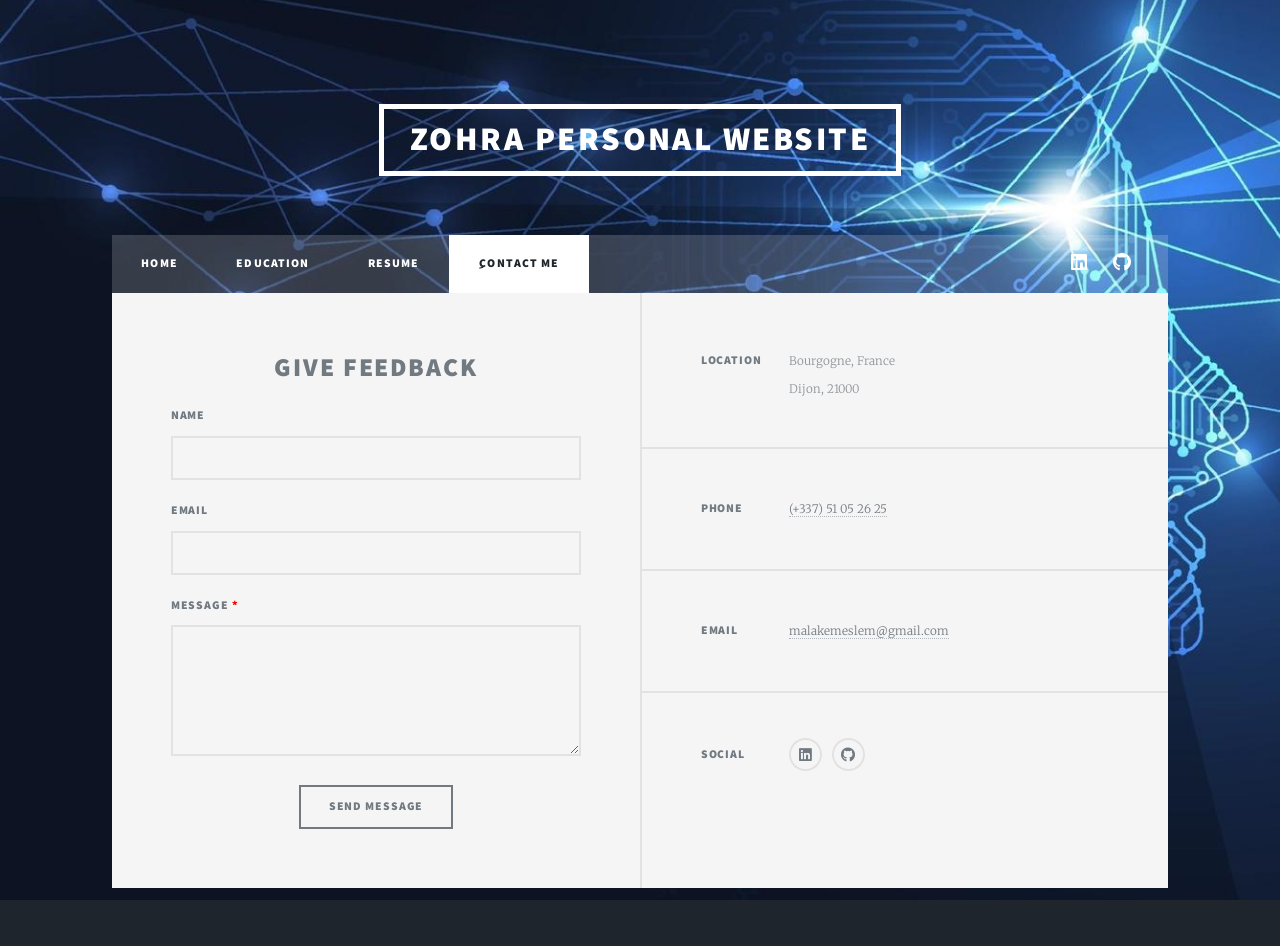
==== contact me.html @ 2d7db18a "Initial commit" ====
<!DOCTYPE HTML>
<!--
	Massively by HTML5 UP
	html5up.net | @ajlkn
	Free for personal and commercial use under the CCA 3.0 license (html5up.net/license)
-->
<html>
	<head>
		<title>Contact me - Zohra Malek Meslem's Personal Website</title>
		<meta charset="utf-8" />
		<meta name="viewport" content="width=device-width, initial-scale=1, user-scalable=no" />
		<link rel="stylesheet" href="assets/css/main.css" />
		<!-- <link rel="stylesheet" href="assets/css/certifications.css" /> -->
		<noscript><link rel="stylesheet" href="assets/css/noscript.css" /></noscript>
		<style>
			  .required:after {
				content:" *";
				color: red;
			}
		</style>
	</head>
	<body class="is-preload">

		<!-- Wrapper -->
			<div id="wrapper">

				<!-- Header -->
					<header id="header">
						<a href="index.html" class="logo">Zohra Personal Website</a>
					</header>

				<!-- Nav -->
					<nav id="nav">
						<ul class="links">
							<li><a href="index.html">Home</a></li>
							<!-- <li><a href="experience.html">Experience</a></li> -->
							<li><a href="education.html">Education</a></li>
							
							<li><a href="resume.html">Resume</a></li>
							<li class="active"><a href="contact me.html">ِContact me</a></li>
						</ul>
						<ul class="icons">
							<!-- <li><a href="https://huggingface.co/" class="icon brands fas fa-smile"><i class="fas fa-smile" ></i></a></li> -->
							<li><a href="https://www.linkedin.com/in/malek-meslem-687145347/" class="icon brands fa-linkedin"><span class="label">linkedin</span></a></li>
							<li><a href="https://github.com/malak123545" class="icon brands fa-github"><span class="label">GitHub</span></a></li>
						</ul>
					</nav>

				
				<!-- Main -->
				<footer id="footer">
					<section>
						<h2 class="">Give feedback</h2>
						<form method="post" action="https://formspree.io/f/myzgynyr">
							<div class="fields">
								<div class="field">
									<label for="name">Name</label>
									<input type="text" name="name" id="name" />
								</div>
								<div class="field">
									<label for="email">Email</label>
									<input type="text" name="email" id="email" />
								</div>
								<div class="field">
									<label for="message" class="required">Message</label>
									<textarea name="message" id="message" rows="3" required></textarea>
								</div>
							</div>
							<ul class="actions">
								<li><input type="submit" id="send-mail" value="Send Message" /></li>
							</ul>
						</form>
					</section>
						<section class="split contact">
							<section class="alt">
								<h3>Location</h3>
								<p>Bourgogne, France<br />
								Dijon, 21000</p>
							</section>
							<section>
								<h3>Phone</h3>
								<p><a href="tel:+33751052625">(+337) 51 05 26 25</a></p>
							</section>
							<section>
								<h3>Email</h3>
								<p><a href="mailto:malakemeslem@gmail.com">malakemeslem@gmail.com</a></p>
							</section>
							<section>
								<h3>Social</h3>
								<ul class="icons alt">
								<!-- <li><a href="https://huggingface.co/" class="icon brands fas fa-smile"><i class="fas fa-smile" ></i></a></li> -->
									<li><a href="https://www.linkedin.com/in/malek-meslem-687145347/" class="icon brands alt fa-linkedin"><span class="label">Instagram</span></a></li>
									<li><a href="https://github.com/malak123545" class="icon brands alt fa-github"><span class="label">GitHub</span></a></li>
								</ul>
							</section>
						</section>
					</footer>

				<!-- Copyright -->
					<div id="copyright">
						<!-- <ul><li>&copy; Untitled</li><li>Design: <a href="https://html5up.net">HTML5 UP</a></li></ul> -->
					</div>

			</div>

		<!-- Scripts -->
			<script src="assets/js/jquery.min.js"></script>
			<script src="assets/js/jquery.scrollex.min.js"></script>
			<script src="assets/js/jquery.scrolly.min.js"></script>
			<script src="assets/js/browser.min.js"></script>
			<script src="assets/js/breakpoints.min.js"></script>
			<script src="assets/js/util.js"></script>
			<script src="assets/js/main.js"></script>

			<script src="https://smtpjs.com/v3/smtp.js"></script>

	</body>
</html>
---- assets/css/main.css ----
@import url(fontawesome-all.min.css);
@import url("https://fonts.googleapis.com/css?family=Merriweather:300,700,300italic,700italic|Source+Sans+Pro:900");

/*
	Massively by HTML5 UP
	html5up.net | @ajlkn
	Free for personal and commercial use under the CCA 3.0 license (html5up.net/license)
*/

html, body, div, span, applet, object,
iframe, h1, h2, h3, h4, h5, h6, p, blockquote,
pre, a, abbr, acronym, address, big, cite,
code, del, dfn, em, img, ins, kbd, q, s, samp,
small, strike, strong, sub, sup, tt, var, b,
u, i, center, dl, dt, dd, ol, ul, li, fieldset,
form, label, legend, table, caption, tbody,
tfoot, thead, tr, th, td, article, aside,
canvas, details, embed, figure, figcaption,
footer, header, hgroup, menu, nav, output, ruby,
section, summary, time, mark, audio, video {
	margin: 0;
	padding: 0;
	border: 0;
	font-size: 100%;
	font: inherit;
	vertical-align: baseline;}

article, aside, details, figcaption, figure,
footer, header, hgroup, menu, nav, section {
	display: block;}

body {
	line-height: 1;
}

ol, ul {
	list-style: none;
}

blockquote, q {
	quotes: none;
}

	blockquote:before, blockquote:after, q:before, q:after {
		content: '';
		content: none;
	}

table {
	border-collapse: collapse;
	border-spacing: 0;
}

body {
	-webkit-text-size-adjust: none;
}

mark {
	background-color: transparent;
	color: inherit;
}

input::-moz-focus-inner {
	border: 0;
	padding: 0;
}

input, select, textarea {
	-moz-appearance: none;
	-webkit-appearance: none;
	-ms-appearance: none;
	appearance: none;
}

/* Basic */

	@-ms-viewport {
		width: device-width;
	}

	body {
		-ms-overflow-style: scrollbar;
	}

	@media screen and (max-width: 480px) {

		html, body {
			min-width: 320px;
		}

	}

	html {
		box-sizing: border-box;
	}

	*, *:before, *:after {
		box-sizing: inherit;
	}

	body {
		background-color: #1e252d;
	}

		body.is-preload *, body.is-preload *:before, body.is-preload *:after {
			-moz-animation: none !important;
			-webkit-animation: none !important;
			-ms-animation: none !important;
			animation: none !important;
			-moz-transition: none !important;
			-webkit-transition: none !important;
			-ms-transition: none !important;
			transition: none !important;
		}

/* Type */

	html {
		font-size: 16pt;
	}

		@media screen and (max-width: 1680px) {

			html {
				font-size: 12pt;
			}

		}

		@media screen and (max-width: 1280px) {

			html {
				font-size: 11pt;
			}

		}

		@media screen and (max-width: 360px) {

			html {
				font-size: 10pt;
			}

		}

	body {
		color: #212931;
	}

	body, input, select, textarea {
		font-family: "Merriweather", Georgia, serif;
		font-weight: 300;
		font-size: 1rem;
		line-height: 2.375;
	}

	a {
		-moz-transition: color 0.2s ease-in-out, background-color 0.2s ease-in-out, border-color 0.2s ease-in-out, box-shadow 0.2s ease-in-out;
		-webkit-transition: color 0.2s ease-in-out, background-color 0.2s ease-in-out, border-color 0.2s ease-in-out, box-shadow 0.2s ease-in-out;
		-ms-transition: color 0.2s ease-in-out, background-color 0.2s ease-in-out, border-color 0.2s ease-in-out, box-shadow 0.2s ease-in-out;
		transition: color 0.2s ease-in-out, background-color 0.2s ease-in-out, border-color 0.2s ease-in-out, box-shadow 0.2s ease-in-out;
		border-bottom: dotted 1px;
		text-decoration: none;
	}

		a:hover {
			border-bottom-color: transparent;
		}

	strong, b {
		font-weight: 600;
	}

	em, i {
		font-style: italic;
	}

	p {
		text-align: justify;
		margin: 0 0 2rem 0;
	}

	h1, h2, h3, h4, h5, h6 {
		font-family: "Source Sans Pro", Helvetica, sans-serif;
		font-weight: 900;
		line-height: 1.5;
		letter-spacing: 0.075em;
		text-transform: uppercase;
		margin: 0 0 1rem 0;
	}

		h1 a, h2 a, h3 a, h4 a, h5 a, h6 a {
			border-bottom: 0;
			color: inherit;
			text-decoration: none;
		}

	h1 {
		font-size: 4rem;
		line-height: 1.1;
		margin: 0 0 2rem 0;
	}

	h2 {
		font-size: 1.75rem;
		line-height: 1.3;
		margin: 0 0 1.5rem 0;
	}

	h3 {
		font-size: 1.25rem;
		margin: 0 0 1.5rem 0;
	}

	h4 {
		font-size: 1rem;
	}

	h5 {
		font-size: 0.9rem;
	}

	h6 {
		font-size: 0.8rem;
	}

	sub {
		font-size: 0.8rem;
		position: relative;
		top: 0.5rem;
	}

	sup {
		font-size: 0.8rem;
		position: relative;
		top: -0.5rem;
	}

	blockquote {
		border-left: solid 4px;
		font-style: italic;
		margin: 0 0 2rem 0;
		padding: 0.5rem 0 0.5rem 2rem;
	}

	code {
		border: solid 2px;
		font-family: "Courier New", monospace;
		font-size: 0.9rem;
		margin: 0 0.25rem;
		padding: 0.25rem 0.65rem;
	}

	pre {
		-webkit-overflow-scrolling: touch;
		font-family: "Courier New", monospace;
		font-size: 0.9rem;
		margin: 0 0 2rem 0;
	}

		pre code {
			display: block;
			line-height: 1.75;
			padding: 1rem 1.5rem;
			overflow-x: auto;
		}

	hr {
		border: 0;
		border-bottom: solid 2px;
		margin: 3rem 0;
	}

		hr.major {
			margin: 5rem 0;
		}

	.align-left {
		text-align: left;
	}

	.align-center {
		text-align: center;
	}

	.align-right {
		text-align: right;
	}

	input, select, textarea {
		color: #212931;
	}

	a {
		color: #212931;
		border-bottom-color: rgba(33, 41, 49, 0.5);
	}

		a:hover {
			border-bottom-color: transparent;
			color: #18bfef !important;
		}

	strong, b {
		color: #212931;
	}

	h1, h2, h3, h4, h5, h6 {
		color: #212931;
	}

	blockquote {
		border-left-color: #eeeeee;
	}

	code {
		background: rgba(220, 220, 220, 0.25);
		border-color: #eeeeee;
	}

	hr {
		border-bottom-color: #eeeeee;
	}

/* Row */

	.row {
		display: flex;
		flex-wrap: wrap;
		box-sizing: border-box;
		align-items: stretch;
	}

		.row > * {
			box-sizing: border-box;
		}

		.row.gtr-uniform > * > :last-child {
			margin-bottom: 0;
		}

		.row.aln-left {
			justify-content: flex-start;
		}

		.row.aln-center {
			justify-content: center;
		}

		.row.aln-right {
			justify-content: flex-end;
		}

		.row.aln-top {
			align-items: flex-start;
		}

		.row.aln-middle {
			align-items: center;
		}

		.row.aln-bottom {
			align-items: flex-end;
		}

		.row > .imp {
			order: -1;
		}

		.row > .col-1 {
			width: 8.33333%;
		}

		.row > .off-1 {
			margin-left: 8.33333%;
		}

		.row > .col-2 {
			width: 16.66667%;
		}

		.row > .off-2 {
			margin-left: 16.66667%;
		}

		.row > .col-3 {
			width: 25%;
		}

		.row > .off-3 {
			margin-left: 25%;
		}

		.row > .col-4 {
			width: 33.33333%;
		}

		.row > .off-4 {
			margin-left: 33.33333%;
		}

		.row > .col-5 {
			width: 41.66667%;
		}

		.row > .off-5 {
			margin-left: 41.66667%;
		}

		.row > .col-6 {
			width: 50%;
		}

		.row > .off-6 {
			margin-left: 50%;
		}

		.row > .col-7 {
			width: 58.33333%;
		}

		.row > .off-7 {
			margin-left: 58.33333%;
		}

		.row > .col-8 {
			width: 66.66667%;
		}

		.row > .off-8 {
			margin-left: 66.66667%;
		}

		.row > .col-9 {
			width: 75%;
		}

		.row > .off-9 {
			margin-left: 75%;
		}

		.row > .col-10 {
			width: 83.33333%;
		}

		.row > .off-10 {
			margin-left: 83.33333%;
		}

		.row > .col-11 {
			width: 91.66667%;
		}

		.row > .off-11 {
			margin-left: 91.66667%;
		}

		.row > .col-12 {
			width: 100%;
		}

		.row > .off-12 {
			margin-left: 100%;
		}

		.row.gtr-0 {
			margin-top: 0;
			margin-left: 0rem;
		}

			.row.gtr-0 > * {
				padding: 0 0 0 0rem;
			}

			.row.gtr-0.gtr-uniform {
				margin-top: 0rem;
			}

				.row.gtr-0.gtr-uniform > * {
					padding-top: 0rem;
				}

		.row.gtr-25 {
			margin-top: 0;
			margin-left: -0.375rem;
		}

			.row.gtr-25 > * {
				padding: 0 0 0 0.375rem;
			}

			.row.gtr-25.gtr-uniform {
				margin-top: -0.375rem;
			}

				.row.gtr-25.gtr-uniform > * {
					padding-top: 0.375rem;
				}

		.row.gtr-50 {
			margin-top: 0;
			margin-left: -0.75rem;
		}

			.row.gtr-50 > * {
				padding: 0 0 0 0.75rem;
			}

			.row.gtr-50.gtr-uniform {
				margin-top: -0.75rem;
			}

				.row.gtr-50.gtr-uniform > * {
					padding-top: 0.75rem;
				}

		.row {
			margin-top: 0;
			margin-left: -1.5rem;
		}

			.row > * {
				padding: 0 0 0 1.5rem;
			}

			.row.gtr-uniform {
				margin-top: -1.5rem;
			}

				.row.gtr-uniform > * {
					padding-top: 1.5rem;
				}

		.row.gtr-150 {
			margin-top: 0;
			margin-left: -2.25rem;
		}

			.row.gtr-150 > * {
				padding: 0 0 0 2.25rem;
			}

			.row.gtr-150.gtr-uniform {
				margin-top: -2.25rem;
			}

				.row.gtr-150.gtr-uniform > * {
					padding-top: 2.25rem;
				}

		.row.gtr-200 {
			margin-top: 0;
			margin-left: -3rem;
		}

			.row.gtr-200 > * {
				padding: 0 0 0 3rem;
			}

			.row.gtr-200.gtr-uniform {
				margin-top: -3rem;
			}

				.row.gtr-200.gtr-uniform > * {
					padding-top: 3rem;
				}

		@media screen and (max-width: 1680px) {

			.row {
				display: flex;
				flex-wrap: wrap;
				box-sizing: border-box;
				align-items: stretch;
			}

				.row > * {
					box-sizing: border-box;
				}

				.row.gtr-uniform > * > :last-child {
					margin-bottom: 0;
				}

				.row.aln-left {
					justify-content: flex-start;
				}

				.row.aln-center {
					justify-content: center;
				}

				.row.aln-right {
					justify-content: flex-end;
				}

				.row.aln-top {
					align-items: flex-start;
				}

				.row.aln-middle {
					align-items: center;
				}

				.row.aln-bottom {
					align-items: flex-end;
				}

				.row > .imp-xlarge {
					order: -1;
				}

				.row > .col-1-xlarge {
					width: 8.33333%;
				}

				.row > .off-1-xlarge {
					margin-left: 8.33333%;
				}

				.row > .col-2-xlarge {
					width: 16.66667%;
				}

				.row > .off-2-xlarge {
					margin-left: 16.66667%;
				}

				.row > .col-3-xlarge {
					width: 25%;
				}

				.row > .off-3-xlarge {
					margin-left: 25%;
				}

				.row > .col-4-xlarge {
					width: 33.33333%;
				}

				.row > .off-4-xlarge {
					margin-left: 33.33333%;
				}

				.row > .col-5-xlarge {
					width: 41.66667%;
				}

				.row > .off-5-xlarge {
					margin-left: 41.66667%;
				}

				.row > .col-6-xlarge {
					width: 50%;
				}

				.row > .off-6-xlarge {
					margin-left: 50%;
				}

				.row > .col-7-xlarge {
					width: 58.33333%;
				}

				.row > .off-7-xlarge {
					margin-left: 58.33333%;
				}

				.row > .col-8-xlarge {
					width: 66.66667%;
				}

				.row > .off-8-xlarge {
					margin-left: 66.66667%;
				}

				.row > .col-9-xlarge {
					width: 75%;
				}

				.row > .off-9-xlarge {
					margin-left: 75%;
				}

				.row > .col-10-xlarge {
					width: 83.33333%;
				}

				.row > .off-10-xlarge {
					margin-left: 83.33333%;
				}

				.row > .col-11-xlarge {
					width: 91.66667%;
				}

				.row > .off-11-xlarge {
					margin-left: 91.66667%;
				}

				.row > .col-12-xlarge {
					width: 100%;
				}

				.row > .off-12-xlarge {
					margin-left: 100%;
				}

				.row.gtr-0 {
					margin-top: 0;
					margin-left: 0rem;
				}

					.row.gtr-0 > * {
						padding: 0 0 0 0rem;
					}

					.row.gtr-0.gtr-uniform {
						margin-top: 0rem;
					}

						.row.gtr-0.gtr-uniform > * {
							padding-top: 0rem;
						}

				.row.gtr-25 {
					margin-top: 0;
					margin-left: -0.375rem;
				}

					.row.gtr-25 > * {
						padding: 0 0 0 0.375rem;
					}

					.row.gtr-25.gtr-uniform {
						margin-top: -0.375rem;
					}

						.row.gtr-25.gtr-uniform > * {
							padding-top: 0.375rem;
						}

				.row.gtr-50 {
					margin-top: 0;
					margin-left: -0.75rem;
				}

					.row.gtr-50 > * {
						padding: 0 0 0 0.75rem;
					}

					.row.gtr-50.gtr-uniform {
						margin-top: -0.75rem;
					}

						.row.gtr-50.gtr-uniform > * {
							padding-top: 0.75rem;
						}

				.row {
					margin-top: 0;
					margin-left: -1.5rem;
				}

					.row > * {
						padding: 0 0 0 1.5rem;
					}

					.row.gtr-uniform {
						margin-top: -1.5rem;
					}

						.row.gtr-uniform > * {
							padding-top: 1.5rem;
						}

				.row.gtr-150 {
					margin-top: 0;
					margin-left: -2.25rem;
				}

					.row.gtr-150 > * {
						padding: 0 0 0 2.25rem;
					}

					.row.gtr-150.gtr-uniform {
						margin-top: -2.25rem;
					}

						.row.gtr-150.gtr-uniform > * {
							padding-top: 2.25rem;
						}

				.row.gtr-200 {
					margin-top: 0;
					margin-left: -3rem;
				}

					.row.gtr-200 > * {
						padding: 0 0 0 3rem;
					}

					.row.gtr-200.gtr-uniform {
						margin-top: -3rem;
					}

						.row.gtr-200.gtr-uniform > * {
							padding-top: 3rem;
						}

		}

		@media screen and (max-width: 1280px) {

			.row {
				display: flex;
				flex-wrap: wrap;
				box-sizing: border-box;
				align-items: stretch;
			}

				.row > * {
					box-sizing: border-box;
				}

				.row.gtr-uniform > * > :last-child {
					margin-bottom: 0;
				}

				.row.aln-left {
					justify-content: flex-start;
				}

				.row.aln-center {
					justify-content: center;
				}

				.row.aln-right {
					justify-content: flex-end;
				}

				.row.aln-top {
					align-items: flex-start;
				}

				.row.aln-middle {
					align-items: center;
				}

				.row.aln-bottom {
					align-items: flex-end;
				}

				.row > .imp-large {
					order: -1;
				}

				.row > .col-1-large {
					width: 8.33333%;
				}

				.row > .off-1-large {
					margin-left: 8.33333%;
				}

				.row > .col-2-large {
					width: 16.66667%;
				}

				.row > .off-2-large {
					margin-left: 16.66667%;
				}

				.row > .col-3-large {
					width: 25%;
				}

				.row > .off-3-large {
					margin-left: 25%;
				}

				.row > .col-4-large {
					width: 33.33333%;
				}

				.row > .off-4-large {
					margin-left: 33.33333%;
				}

				.row > .col-5-large {
					width: 41.66667%;
				}

				.row > .off-5-large {
					margin-left: 41.66667%;
				}

				.row > .col-6-large {
					width: 50%;
				}

				.row > .off-6-large {
					margin-left: 50%;
				}

				.row > .col-7-large {
					width: 58.33333%;
				}

				.row > .off-7-large {
					margin-left: 58.33333%;
				}

				.row > .col-8-large {
					width: 66.66667%;
				}

				.row > .off-8-large {
					margin-left: 66.66667%;
				}

				.row > .col-9-large {
					width: 75%;
				}

				.row > .off-9-large {
					margin-left: 75%;
				}

				.row > .col-10-large {
					width: 83.33333%;
				}

				.row > .off-10-large {
					margin-left: 83.33333%;
				}

				.row > .col-11-large {
					width: 91.66667%;
				}

				.row > .off-11-large {
					margin-left: 91.66667%;
				}

				.row > .col-12-large {
					width: 100%;
				}

				.row > .off-12-large {
					margin-left: 100%;
				}

				.row.gtr-0 {
					margin-top: 0;
					margin-left: 0rem;
				}

					.row.gtr-0 > * {
						padding: 0 0 0 0rem;
					}

					.row.gtr-0.gtr-uniform {
						margin-top: 0rem;
					}

						.row.gtr-0.gtr-uniform > * {
							padding-top: 0rem;
						}

				.row.gtr-25 {
					margin-top: 0;
					margin-left: -0.375rem;
				}

					.row.gtr-25 > * {
						padding: 0 0 0 0.375rem;
					}

					.row.gtr-25.gtr-uniform {
						margin-top: -0.375rem;
					}

						.row.gtr-25.gtr-uniform > * {
							padding-top: 0.375rem;
						}

				.row.gtr-50 {
					margin-top: 0;
					margin-left: -0.75rem;
				}

					.row.gtr-50 > * {
						padding: 0 0 0 0.75rem;
					}

					.row.gtr-50.gtr-uniform {
						margin-top: -0.75rem;
					}

						.row.gtr-50.gtr-uniform > * {
							padding-top: 0.75rem;
						}

				.row {
					margin-top: 0;
					margin-left: -1.5rem;
				}

					.row > * {
						padding: 0 0 0 1.5rem;
					}

					.row.gtr-uniform {
						margin-top: -1.5rem;
					}

						.row.gtr-uniform > * {
							padding-top: 1.5rem;
						}

				.row.gtr-150 {
					margin-top: 0;
					margin-left: -2.25rem;
				}

					.row.gtr-150 > * {
						padding: 0 0 0 2.25rem;
					}

					.row.gtr-150.gtr-uniform {
						margin-top: -2.25rem;
					}

						.row.gtr-150.gtr-uniform > * {
							padding-top: 2.25rem;
						}

				.row.gtr-200 {
					margin-top: 0;
					margin-left: -3rem;
				}

					.row.gtr-200 > * {
						padding: 0 0 0 3rem;
					}

					.row.gtr-200.gtr-uniform {
						margin-top: -3rem;
					}

						.row.gtr-200.gtr-uniform > * {
							padding-top: 3rem;
						}

		}

		@media screen and (max-width: 980px) {

			.row {
				display: flex;
				flex-wrap: wrap;
				box-sizing: border-box;
				align-items: stretch;
			}

				.row > * {
					box-sizing: border-box;
				}

				.row.gtr-uniform > * > :last-child {
					margin-bottom: 0;
				}

				.row.aln-left {
					justify-content: flex-start;
				}

				.row.aln-center {
					justify-content: center;
				}

				.row.aln-right {
					justify-content: flex-end;
				}

				.row.aln-top {
					align-items: flex-start;
				}

				.row.aln-middle {
					align-items: center;
				}

				.row.aln-bottom {
					align-items: flex-end;
				}

				.row > .imp-medium {
					order: -1;
				}

				.row > .col-1-medium {
					width: 8.33333%;
				}

				.row > .off-1-medium {
					margin-left: 8.33333%;
				}

				.row > .col-2-medium {
					width: 16.66667%;
				}

				.row > .off-2-medium {
					margin-left: 16.66667%;
				}

				.row > .col-3-medium {
					width: 25%;
				}

				.row > .off-3-medium {
					margin-left: 25%;
				}

				.row > .col-4-medium {
					width: 33.33333%;
				}

				.row > .off-4-medium {
					margin-left: 33.33333%;
				}

				.row > .col-5-medium {
					width: 41.66667%;
				}

				.row > .off-5-medium {
					margin-left: 41.66667%;
				}

				.row > .col-6-medium {
					width: 50%;
				}

				.row > .off-6-medium {
					margin-left: 50%;
				}

				.row > .col-7-medium {
					width: 58.33333%;
				}

				.row > .off-7-medium {
					margin-left: 58.33333%;
				}

				.row > .col-8-medium {
					width: 66.66667%;
				}

				.row > .off-8-medium {
					margin-left: 66.66667%;
				}

				.row > .col-9-medium {
					width: 75%;
				}

				.row > .off-9-medium {
					margin-left: 75%;
				}

				.row > .col-10-medium {
					width: 83.33333%;
				}

				.row > .off-10-medium {
					margin-left: 83.33333%;
				}

				.row > .col-11-medium {
					width: 91.66667%;
				}

				.row > .off-11-medium {
					margin-left: 91.66667%;
				}

				.row > .col-12-medium {
					width: 100%;
				}

				.row > .off-12-medium {
					margin-left: 100%;
				}

				.row.gtr-0 {
					margin-top: 0;
					margin-left: 0rem;
				}

					.row.gtr-0 > * {
						padding: 0 0 0 0rem;
					}

					.row.gtr-0.gtr-uniform {
						margin-top: 0rem;
					}

						.row.gtr-0.gtr-uniform > * {
							padding-top: 0rem;
						}

				.row.gtr-25 {
					margin-top: 0;
					margin-left: -0.375rem;
				}

					.row.gtr-25 > * {
						padding: 0 0 0 0.375rem;
					}

					.row.gtr-25.gtr-uniform {
						margin-top: -0.375rem;
					}

						.row.gtr-25.gtr-uniform > * {
							padding-top: 0.375rem;
						}

				.row.gtr-50 {
					margin-top: 0;
					margin-left: -0.75rem;
				}

					.row.gtr-50 > * {
						padding: 0 0 0 0.75rem;
					}

					.row.gtr-50.gtr-uniform {
						margin-top: -0.75rem;
					}

						.row.gtr-50.gtr-uniform > * {
							padding-top: 0.75rem;
						}

				.row {
					margin-top: 0;
					margin-left: -1.5rem;
				}

					.row > * {
						padding: 0 0 0 1.5rem;
					}

					.row.gtr-uniform {
						margin-top: -1.5rem;
					}

						.row.gtr-uniform > * {
							padding-top: 1.5rem;
						}

				.row.gtr-150 {
					margin-top: 0;
					margin-left: -2.25rem;
				}

					.row.gtr-150 > * {
						padding: 0 0 0 2.25rem;
					}

					.row.gtr-150.gtr-uniform {
						margin-top: -2.25rem;
					}

						.row.gtr-150.gtr-uniform > * {
							padding-top: 2.25rem;
						}

				.row.gtr-200 {
					margin-top: 0;
					margin-left: -3rem;
				}

					.row.gtr-200 > * {
						padding: 0 0 0 3rem;
					}

					.row.gtr-200.gtr-uniform {
						margin-top: -3rem;
					}

						.row.gtr-200.gtr-uniform > * {
							padding-top: 3rem;
						}

		}

		@media screen and (max-width: 736px) {

			.row {
				display: flex;
				flex-wrap: wrap;
				box-sizing: border-box;
				align-items: stretch;
			}

				.row > * {
					box-sizing: border-box;
				}

				.row.gtr-uniform > * > :last-child {
					margin-bottom: 0;
				}

				.row.aln-left {
					justify-content: flex-start;
				}

				.row.aln-center {
					justify-content: center;
				}

				.row.aln-right {
					justify-content: flex-end;
				}

				.row.aln-top {
					align-items: flex-start;
				}

				.row.aln-middle {
					align-items: center;
				}

				.row.aln-bottom {
					align-items: flex-end;
				}

				.row > .imp-small {
					order: -1;
				}

				.row > .col-1-small {
					width: 8.33333%;
				}

				.row > .off-1-small {
					margin-left: 8.33333%;
				}

				.row > .col-2-small {
					width: 16.66667%;
				}

				.row > .off-2-small {
					margin-left: 16.66667%;
				}

				.row > .col-3-small {
					width: 25%;
				}

				.row > .off-3-small {
					margin-left: 25%;
				}

				.row > .col-4-small {
					width: 33.33333%;
				}

				.row > .off-4-small {
					margin-left: 33.33333%;
				}

				.row > .col-5-small {
					width: 41.66667%;
				}

				.row > .off-5-small {
					margin-left: 41.66667%;
				}

				.row > .col-6-small {
					width: 50%;
				}

				.row > .off-6-small {
					margin-left: 50%;
				}

				.row > .col-7-small {
					width: 58.33333%;
				}

				.row > .off-7-small {
					margin-left: 58.33333%;
				}

				.row > .col-8-small {
					width: 66.66667%;
				}

				.row > .off-8-small {
					margin-left: 66.66667%;
				}

				.row > .col-9-small {
					width: 75%;
				}

				.row > .off-9-small {
					margin-left: 75%;
				}

				.row > .col-10-small {
					width: 83.33333%;
				}

				.row > .off-10-small {
					margin-left: 83.33333%;
				}

				.row > .col-11-small {
					width: 91.66667%;
				}

				.row > .off-11-small {
					margin-left: 91.66667%;
				}

				.row > .col-12-small {
					width: 100%;
				}

				.row > .off-12-small {
					margin-left: 100%;
				}

				.row.gtr-0 {
					margin-top: 0;
					margin-left: 0rem;
				}

					.row.gtr-0 > * {
						padding: 0 0 0 0rem;
					}

					.row.gtr-0.gtr-uniform {
						margin-top: 0rem;
					}

						.row.gtr-0.gtr-uniform > * {
							padding-top: 0rem;
						}

				.row.gtr-25 {
					margin-top: 0;
					margin-left: -0.375rem;
				}

					.row.gtr-25 > * {
						padding: 0 0 0 0.375rem;
					}

					.row.gtr-25.gtr-uniform {
						margin-top: -0.375rem;
					}

						.row.gtr-25.gtr-uniform > * {
							padding-top: 0.375rem;
						}

				.row.gtr-50 {
					margin-top: 0;
					margin-left: -0.75rem;
				}

					.row.gtr-50 > * {
						padding: 0 0 0 0.75rem;
					}

					.row.gtr-50.gtr-uniform {
						margin-top: -0.75rem;
					}

						.row.gtr-50.gtr-uniform > * {
							padding-top: 0.75rem;
						}

				.row {
					margin-top: 0;
					margin-left: -1.5rem;
				}

					.row > * {
						padding: 0 0 0 1.5rem;
					}

					.row.gtr-uniform {
						margin-top: -1.5rem;
					}

						.row.gtr-uniform > * {
							padding-top: 1.5rem;
						}

				.row.gtr-150 {
					margin-top: 0;
					margin-left: -2.25rem;
				}

					.row.gtr-150 > * {
						padding: 0 0 0 2.25rem;
					}

					.row.gtr-150.gtr-uniform {
						margin-top: -2.25rem;
					}

						.row.gtr-150.gtr-uniform > * {
							padding-top: 2.25rem;
						}

				.row.gtr-200 {
					margin-top: 0;
					margin-left: -3rem;
				}

					.row.gtr-200 > * {
						padding: 0 0 0 3rem;
					}

					.row.gtr-200.gtr-uniform {
						margin-top: -3rem;
					}

						.row.gtr-200.gtr-uniform > * {
							padding-top: 3rem;
						}

		}

		@media screen and (max-width: 480px) {

			.row {
				display: flex;
				flex-wrap: wrap;
				box-sizing: border-box;
				align-items: stretch;
			}

				.row > * {
					box-sizing: border-box;
				}

				.row.gtr-uniform > * > :last-child {
					margin-bottom: 0;
				}

				.row.aln-left {
					justify-content: flex-start;
				}

				.row.aln-center {
					justify-content: center;
				}

				.row.aln-right {
					justify-content: flex-end;
				}

				.row.aln-top {
					align-items: flex-start;
				}

				.row.aln-middle {
					align-items: center;
				}

				.row.aln-bottom {
					align-items: flex-end;
				}

				.row > .imp-xsmall {
					order: -1;
				}

				.row > .col-1-xsmall {
					width: 8.33333%;
				}

				.row > .off-1-xsmall {
					margin-left: 8.33333%;
				}

				.row > .col-2-xsmall {
					width: 16.66667%;
				}

				.row > .off-2-xsmall {
					margin-left: 16.66667%;
				}

				.row > .col-3-xsmall {
					width: 25%;
				}

				.row > .off-3-xsmall {
					margin-left: 25%;
				}

				.row > .col-4-xsmall {
					width: 33.33333%;
				}

				.row > .off-4-xsmall {
					margin-left: 33.33333%;
				}

				.row > .col-5-xsmall {
					width: 41.66667%;
				}

				.row > .off-5-xsmall {
					margin-left: 41.66667%;
				}

				.row > .col-6-xsmall {
					width: 50%;
				}

				.row > .off-6-xsmall {
					margin-left: 50%;
				}

				.row > .col-7-xsmall {
					width: 58.33333%;
				}

				.row > .off-7-xsmall {
					margin-left: 58.33333%;
				}

				.row > .col-8-xsmall {
					width: 66.66667%;
				}

				.row > .off-8-xsmall {
					margin-left: 66.66667%;
				}

				.row > .col-9-xsmall {
					width: 75%;
				}

				.row > .off-9-xsmall {
					margin-left: 75%;
				}

				.row > .col-10-xsmall {
					width: 83.33333%;
				}

				.row > .off-10-xsmall {
					margin-left: 83.33333%;
				}

				.row > .col-11-xsmall {
					width: 91.66667%;
				}

				.row > .off-11-xsmall {
					margin-left: 91.66667%;
				}

				.row > .col-12-xsmall {
					width: 100%;
				}

				.row > .off-12-xsmall {
					margin-left: 100%;
				}

				.row.gtr-0 {
					margin-top: 0;
					margin-left: 0rem;
				}

					.row.gtr-0 > * {
						padding: 0 0 0 0rem;
					}

					.row.gtr-0.gtr-uniform {
						margin-top: 0rem;
					}

						.row.gtr-0.gtr-uniform > * {
							padding-top: 0rem;
						}

				.row.gtr-25 {
					margin-top: 0;
					margin-left: -0.375rem;
				}

					.row.gtr-25 > * {
						padding: 0 0 0 0.375rem;
					}

					.row.gtr-25.gtr-uniform {
						margin-top: -0.375rem;
					}

						.row.gtr-25.gtr-uniform > * {
							padding-top: 0.375rem;
						}

				.row.gtr-50 {
					margin-top: 0;
					margin-left: -0.75rem;
				}

					.row.gtr-50 > * {
						padding: 0 0 0 0.75rem;
					}

					.row.gtr-50.gtr-uniform {
						margin-top: -0.75rem;
					}

						.row.gtr-50.gtr-uniform > * {
							padding-top: 0.75rem;
						}

				.row {
					margin-top: 0;
					margin-left: -1.5rem;
				}

					.row > * {
						padding: 0 0 0 1.5rem;
					}

					.row.gtr-uniform {
						margin-top: -1.5rem;
					}

						.row.gtr-uniform > * {
							padding-top: 1.5rem;
						}

				.row.gtr-150 {
					margin-top: 0;
					margin-left: -2.25rem;
				}

					.row.gtr-150 > * {
						padding: 0 0 0 2.25rem;
					}

					.row.gtr-150.gtr-uniform {
						margin-top: -2.25rem;
					}

						.row.gtr-150.gtr-uniform > * {
							padding-top: 2.25rem;
						}

				.row.gtr-200 {
					margin-top: 0;
					margin-left: -3rem;
				}

					.row.gtr-200 > * {
						padding: 0 0 0 3rem;
					}

					.row.gtr-200.gtr-uniform {
						margin-top: -3rem;
					}

						.row.gtr-200.gtr-uniform > * {
							padding-top: 3rem;
						}

		}

		@media screen and (max-width: 360px) {

			.row {
				display: flex;
				flex-wrap: wrap;
				box-sizing: border-box;
				align-items: stretch;
			}

				.row > * {
					box-sizing: border-box;
				}

				.row.gtr-uniform > * > :last-child {
					margin-bottom: 0;
				}

				.row.aln-left {
					justify-content: flex-start;
				}

				.row.aln-center {
					justify-content: center;
				}

				.row.aln-right {
					justify-content: flex-end;
				}

				.row.aln-top {
					align-items: flex-start;
				}

				.row.aln-middle {
					align-items: center;
				}

				.row.aln-bottom {
					align-items: flex-end;
				}

				.row > .imp-xxsmall {
					order: -1;
				}

				.row > .col-1-xxsmall {
					width: 8.33333%;
				}

				.row > .off-1-xxsmall {
					margin-left: 8.33333%;
				}

				.row > .col-2-xxsmall {
					width: 16.66667%;
				}

				.row > .off-2-xxsmall {
					margin-left: 16.66667%;
				}

				.row > .col-3-xxsmall {
					width: 25%;
				}

				.row > .off-3-xxsmall {
					margin-left: 25%;
				}

				.row > .col-4-xxsmall {
					width: 33.33333%;
				}

				.row > .off-4-xxsmall {
					margin-left: 33.33333%;
				}

				.row > .col-5-xxsmall {
					width: 41.66667%;
				}

				.row > .off-5-xxsmall {
					margin-left: 41.66667%;
				}

				.row > .col-6-xxsmall {
					width: 50%;
				}

				.row > .off-6-xxsmall {
					margin-left: 50%;
				}

				.row > .col-7-xxsmall {
					width: 58.33333%;
				}

				.row > .off-7-xxsmall {
					margin-left: 58.33333%;
				}

				.row > .col-8-xxsmall {
					width: 66.66667%;
				}

				.row > .off-8-xxsmall {
					margin-left: 66.66667%;
				}

				.row > .col-9-xxsmall {
					width: 75%;
				}

				.row > .off-9-xxsmall {
					margin-left: 75%;
				}

				.row > .col-10-xxsmall {
					width: 83.33333%;
				}

				.row > .off-10-xxsmall {
					margin-left: 83.33333%;
				}

				.row > .col-11-xxsmall {
					width: 91.66667%;
				}

				.row > .off-11-xxsmall {
					margin-left: 91.66667%;
				}

				.row > .col-12-xxsmall {
					width: 100%;
				}

				.row > .off-12-xxsmall {
					margin-left: 100%;
				}

				.row.gtr-0 {
					margin-top: 0;
					margin-left: 0rem;
				}

					.row.gtr-0 > * {
						padding: 0 0 0 0rem;
					}

					.row.gtr-0.gtr-uniform {
						margin-top: 0rem;
					}

						.row.gtr-0.gtr-uniform > * {
							padding-top: 0rem;
						}

				.row.gtr-25 {
					margin-top: 0;
					margin-left: -0.375rem;
				}

					.row.gtr-25 > * {
						padding: 0 0 0 0.375rem;
					}

					.row.gtr-25.gtr-uniform {
						margin-top: -0.375rem;
					}

						.row.gtr-25.gtr-uniform > * {
							padding-top: 0.375rem;
						}

				.row.gtr-50 {
					margin-top: 0;
					margin-left: -0.75rem;
				}

					.row.gtr-50 > * {
						padding: 0 0 0 0.75rem;
					}

					.row.gtr-50.gtr-uniform {
						margin-top: -0.75rem;
					}

						.row.gtr-50.gtr-uniform > * {
							padding-top: 0.75rem;
						}

				.row {
					margin-top: 0;
					margin-left: -1.5rem;
				}

					.row > * {
						padding: 0 0 0 1.5rem;
					}

					.row.gtr-uniform {
						margin-top: -1.5rem;
					}

						.row.gtr-uniform > * {
							padding-top: 1.5rem;
						}

				.row.gtr-150 {
					margin-top: 0;
					margin-left: -2.25rem;
				}

					.row.gtr-150 > * {
						padding: 0 0 0 2.25rem;
					}

					.row.gtr-150.gtr-uniform {
						margin-top: -2.25rem;
					}

						.row.gtr-150.gtr-uniform > * {
							padding-top: 2.25rem;
						}

				.row.gtr-200 {
					margin-top: 0;
					margin-left: -3rem;
				}

					.row.gtr-200 > * {
						padding: 0 0 0 3rem;
					}

					.row.gtr-200.gtr-uniform {
						margin-top: -3rem;
					}

						.row.gtr-200.gtr-uniform > * {
							padding-top: 3rem;
						}

		}

/* Box */

	.box {
		border: solid 2px;
		margin-bottom: 2rem;
		padding: 1.5rem;
	}

		.box > :last-child,
		.box > :last-child > :last-child,
		.box > :last-child > :last-child > :last-child {
			margin-bottom: 0;
		}

		.box.alt {
			border: 0;
			border-radius: 0;
			padding: 0;
		}

	.box {
		border-color: #eeeeee;
	}

/* Button */

	input[type="submit"],
	input[type="reset"],
	input[type="button"],
	button,
	.button {
		-moz-appearance: none;
		-webkit-appearance: none;
		-ms-appearance: none;
		appearance: none;
		-moz-transition: background-color 0.2s ease-in-out, box-shadow 0.2s ease-in-out, color 0.2s ease-in-out;
		-webkit-transition: background-color 0.2s ease-in-out, box-shadow 0.2s ease-in-out, color 0.2s ease-in-out;
		-ms-transition: background-color 0.2s ease-in-out, box-shadow 0.2s ease-in-out, color 0.2s ease-in-out;
		transition: background-color 0.2s ease-in-out, box-shadow 0.2s ease-in-out, color 0.2s ease-in-out;
		border: 0;
		border-radius: 0;
		cursor: pointer;
		display: inline-block;
		font-family: "Source Sans Pro", Helvetica, sans-serif;
		font-size: 0.8rem;
		font-weight: 900;
		letter-spacing: 0.075em;
		height: 3rem;
		line-height: 3rem;
		padding: 0 2rem;
		text-align: center;
		text-decoration: none;
		text-transform: uppercase;
		white-space: nowrap;
	}

		input[type="submit"].icon:before,
		input[type="reset"].icon:before,
		input[type="button"].icon:before,
		button.icon:before,
		.button.icon:before {
			margin-right: 0.5rem;
		}

		input[type="submit"].icon.solo,
		input[type="reset"].icon.solo,
		input[type="button"].icon.solo,
		button.icon.solo,
		.button.icon.solo {
			position: relative;
			width: 4rem;
			height: 4rem;
			line-height: 4rem;
			border-radius: 4rem;
			text-indent: 4rem;
			overflow: hidden;
			padding: 0;
			white-space: nowrap;
		}

			input[type="submit"].icon.solo:before,
			input[type="reset"].icon.solo:before,
			input[type="button"].icon.solo:before,
			button.icon.solo:before,
			.button.icon.solo:before {
				position: absolute;
				display: block;
				top: 0;
				left: 0;
				width: inherit;
				height: inherit;
				line-height: inherit;
				font-size: 1.25rem;
				margin-right: 0;
				text-align: center;
				text-indent: 0;
			}

		input[type="submit"].fit,
		input[type="reset"].fit,
		input[type="button"].fit,
		button.fit,
		.button.fit {
			width: 100%;
		}

		input[type="submit"].small,
		input[type="reset"].small,
		input[type="button"].small,
		button.small,
		.button.small {
			font-size: 0.7rem;
			height: 2.5rem;
			line-height: 2.5rem;
			padding: 0 1.5rem;
		}

		input[type="submit"].large,
		input[type="reset"].large,
		input[type="button"].large,
		button.large,
		.button.large {
			font-size: 0.9rem;
			height: 3.5rem;
			line-height: 3.5rem;
			padding: 0 2.75rem;
		}

		@media screen and (max-width: 980px) {

			input[type="submit"],
			input[type="reset"],
			input[type="button"],
			button,
			.button {
				font-size: 0.9rem;
				height: 3.25rem;
				line-height: 3.25rem;
			}

				input[type="submit"].large,
				input[type="reset"].large,
				input[type="button"].large,
				button.large,
				.button.large {
					font-size: 1rem;
					height: 3.75rem;
					line-height: 3.75rem;
				}

		}

		input[type="submit"].disabled, input[type="submit"]:disabled,
		input[type="reset"].disabled,
		input[type="reset"]:disabled,
		input[type="button"].disabled,
		input[type="button"]:disabled,
		button.disabled,
		button:disabled,
		.button.disabled,
		.button:disabled {
			pointer-events: none;
			opacity: 0.25;
		}

	input[type="submit"],
	input[type="reset"],
	input[type="button"],
	button,
	.button {
		background-color: transparent;
		box-shadow: inset 0 0 0 2px #212931;
		color: #212931 !important;
	}

		input[type="submit"]:hover,
		input[type="reset"]:hover,
		input[type="button"]:hover,
		button:hover,
		.button:hover {
			box-shadow: inset 0 0 0 2px #18bfef;
			color: #18bfef !important;
		}

		input[type="submit"].primary,
		input[type="reset"].primary,
		input[type="button"].primary,
		button.primary,
		.button.primary {
			background-color: #212931;
			box-shadow: none;
			color: #ffffff !important;
		}

			input[type="submit"].primary:hover,
			input[type="reset"].primary:hover,
			input[type="button"].primary:hover,
			button.primary:hover,
			.button.primary:hover {
				background-color: #18bfef;
			}

/* Form */

	form {
		margin: 0 0 2rem 0;
	}

		form > :last-child {
			margin-bottom: 0;
		}

		form > .fields {
			display: -moz-flex;
			display: -webkit-flex;
			display: -ms-flex;
			display: flex;
			-moz-flex-wrap: wrap;
			-webkit-flex-wrap: wrap;
			-ms-flex-wrap: wrap;
			flex-wrap: wrap;
			width: calc(100% + 3rem);
			margin: -1.5rem 0 2rem -1.5rem;
		}

			form > .fields > .field {
				-moz-flex-grow: 0;
				-webkit-flex-grow: 0;
				-ms-flex-grow: 0;
				flex-grow: 0;
				-moz-flex-shrink: 0;
				-webkit-flex-shrink: 0;
				-ms-flex-shrink: 0;
				flex-shrink: 0;
				padding: 1.5rem 0 0 1.5rem;
				width: calc(100% - 1.5rem);
			}

				form > .fields > .field.half {
					width: calc(50% - 0.75rem);
				}

				form > .fields > .field.third {
					width: calc(100%/3 - 0.5rem);
				}

				form > .fields > .field.quarter {
					width: calc(25% - 0.375rem);
				}

		@media screen and (max-width: 480px) {

			form > .fields {
				width: calc(100% + 3rem);
				margin: -1.5rem 0 2rem -1.5rem;
			}

				form > .fields > .field {
					padding: 1.5rem 0 0 1.5rem;
					width: calc(100% - 1.5rem);
				}

					form > .fields > .field.half {
						width: calc(100% - 1.5rem);
					}

					form > .fields > .field.third {
						width: calc(100% - 1.5rem);
					}

					form > .fields > .field.quarter {
						width: calc(100% - 1.5rem);
					}

		}

	label {
		display: block;
		font-family: "Source Sans Pro", Helvetica, sans-serif;
		font-weight: 900;
		line-height: 1.5;
		letter-spacing: 0.075em;
		font-size: 0.8rem;
		text-transform: uppercase;
		margin: 0 0 0.75rem 0;
	}

		@media screen and (max-width: 980px) {

			label {
				font-size: 0.9rem;
			}

		}

	input[type="text"],
	input[type="password"],
	input[type="email"],
	select,
	textarea {
		-moz-appearance: none;
		-webkit-appearance: none;
		-ms-appearance: none;
		appearance: none;
		background: transparent;
		border-radius: 0;
		border: solid 2px;
		color: inherit;
		display: block;
		outline: 0;
		padding: 0 1rem;
		text-decoration: none;
		width: 100%;
	}

		input[type="text"]:invalid,
		input[type="password"]:invalid,
		input[type="email"]:invalid,
		select:invalid,
		textarea:invalid {
			box-shadow: none;
		}

	select {
		background-size: 1.25rem;
		background-repeat: no-repeat;
		background-position: calc(100% - 1rem) center;
		height: 3rem;
		padding-right: 3rem;
		text-overflow: ellipsis;
	}

		select:focus::-ms-value {
			background-color: transparent;
		}

		select::-ms-expand {
			display: none;
		}

	input[type="text"],
	input[type="password"],
	input[type="email"],
	select {
		height: 3rem;
	}

	textarea {
		padding: 0.75rem 1rem;
	}

	input[type="checkbox"],
	input[type="radio"] {
		-moz-appearance: none;
		-webkit-appearance: none;
		-ms-appearance: none;
		appearance: none;
		display: block;
		float: left;
		margin-right: -2rem;
		opacity: 0;
		width: 1rem;
		z-index: -1;
	}

		input[type="checkbox"] + label,
		input[type="radio"] + label {
			text-decoration: none;
			cursor: pointer;
			display: inline-block;
			font-size: 1rem;
			letter-spacing: 0;
			font-family: "Merriweather", Georgia, serif;
			text-transform: none;
			font-weight: 300;
			padding-left: 2.8rem;
			padding-right: 1rem;
			position: relative;
		}

			input[type="checkbox"] + label:before,
			input[type="radio"] + label:before {
				-moz-osx-font-smoothing: grayscale;
				-webkit-font-smoothing: antialiased;
				display: inline-block;
				font-style: normal;
				font-variant: normal;
				text-rendering: auto;
				line-height: 1;
				text-transform: none !important;
				font-family: 'Font Awesome 5 Free';
				font-weight: 900;
			}

			input[type="checkbox"] + label:before,
			input[type="radio"] + label:before {
				border-radius: 0;
				border: solid 2px;
				content: '';
				display: inline-block;
				font-size: 0.8rem;
				height: 1.8rem;
				left: 0;
				line-height: 1.65rem;
				position: absolute;
				text-align: center;
				top: -0.125rem;
				width: 1.8rem;
			}

		input[type="checkbox"]:checked + label:before,
		input[type="radio"]:checked + label:before {
			content: '\f00c';
		}

	input[type="checkbox"] + label:before {
		border-radius: 0;
	}

	input[type="radio"] + label:before {
		border-radius: 100%;
	}

	::-webkit-input-placeholder {
		opacity: 1.0;
	}

	:-moz-placeholder {
		opacity: 1.0;
	}

	::-moz-placeholder {
		opacity: 1.0;
	}

	:-ms-input-placeholder {
		opacity: 1.0;
	}

	label {
		color: #212931;
	}

	input[type="text"],
	input[type="password"],
	input[type="email"],
	select,
	textarea {
		border-color: #eeeeee;
	}

		input[type="text"]:focus,
		input[type="password"]:focus,
		input[type="email"]:focus,
		select:focus,
		textarea:focus {
			border-color: #18bfef;
		}

	select {
		background-image: url("data:image/svg+xml;charset=utf8,%3Csvg xmlns='http://www.w3.org/2000/svg' width='40' height='40' preserveAspectRatio='none' viewBox='0 0 40 40'%3E%3Cpath d='M9.4,12.3l10.4,10.4l10.4-10.4c0.2-0.2,0.5-0.4,0.9-0.4c0.3,0,0.6,0.1,0.9,0.4l3.3,3.3c0.2,0.2,0.4,0.5,0.4,0.9 c0,0.4-0.1,0.6-0.4,0.9L20.7,31.9c-0.2,0.2-0.5,0.4-0.9,0.4c-0.3,0-0.6-0.1-0.9-0.4L4.3,17.3c-0.2-0.2-0.4-0.5-0.4-0.9 c0-0.4,0.1-0.6,0.4-0.9l3.3-3.3c0.2-0.2,0.5-0.4,0.9-0.4S9.1,12.1,9.4,12.3z' fill='%23eeeeee' /%3E%3C/svg%3E");
	}

		select option {
			background-color: #ffffff;
			color: #212931;
		}

	.select-wrapper:before {
		color: #eeeeee;
	}

	input[type="checkbox"] + label,
	input[type="radio"] + label {
		color: #212931;
	}

		input[type="checkbox"] + label:before,
		input[type="radio"] + label:before {
			border-color: #eeeeee;
		}

	input[type="checkbox"]:checked + label:before,
	input[type="radio"]:checked + label:before {
		background-color: #212931;
		border-color: #212931;
		color: #ffffff;
	}

	input[type="checkbox"]:focus + label:before,
	input[type="radio"]:focus + label:before {
		border-color: #18bfef;
	}

	::-webkit-input-placeholder {
		color: #909498 !important;
	}

	:-moz-placeholder {
		color: #909498 !important;
	}

	::-moz-placeholder {
		color: #909498 !important;
	}

	:-ms-input-placeholder {
		color: #909498 !important;
	}

	.formerize-placeholder {
		color: #909498 !important;
	}

/* Icon */

	.icon {
		text-decoration: none;
		border-bottom: none;
		position: relative;
	}

		.icon:before {
			-moz-osx-font-smoothing: grayscale;
			-webkit-font-smoothing: antialiased;
			display: inline-block;
			font-style: normal;
			font-variant: normal;
			text-rendering: auto;
			line-height: 1;
			text-transform: none !important;
			font-family: 'Font Awesome 5 Free';
			font-weight: 400;
		}

		.icon > .label {
			display: none;
		}

		.icon:before {
			line-height: inherit;
		}

		.icon.solid:before {
			font-weight: 900;
		}

		.icon.brands:before {
			font-family: 'Font Awesome 5 Brands';
		}

/* Image */

	.image {
		border: 0;
		overflow:auto; 

		display: inline-block;
		position: relative;
	}

		.image img {
			display: block;
		}

		.image.left, .image.right {
			max-width: 40%;
		}

			.image.left img, .image.right img {
				width: 100%;
			}

		.image.left {
			float: left;
			margin: 0 2rem 2rem 0;
			top: 0.75rem;
		}

		.image.right {
			float: right;
			margin: 0 0 2rem 2rem;
			top: 0.75rem;
		}

		.image.fit {
			display: block;
			margin: 2.5rem 0;
			width: 100%;
		}

			.image.fit:first-child {
				margin-top: 0;
			}

			.image.fit img {
				width: 100%;
			}

		.image.main {
			display: block;
			margin: 4rem 0;
			width: 100%;
		}

			.image.main:first-child {
				margin-top: 0;
			}

			.image.main img {
				width: 100%;
			}

		@media screen and (max-width: 736px) {

			.image.fit {
				margin: 2rem 0;
			}

			.image.main {
				margin: 2rem 0;
			}

		}

	a.image {
		overflow: hidden;
	}

		a.image img {
			-moz-transition: -moz-transform 0.2s ease-out;
			-webkit-transition: -webkit-transform 0.2s ease-out;
			-ms-transition: -ms-transform 0.2s ease-out;
			transition: transform 0.2s ease-out;
		}

		a.image:hover img {
			-moz-transform: scale(1.05);
			-webkit-transform: scale(1.05);
			-ms-transform: scale(1.05);
			transform: scale(1.05);
		}

/* Actions */

	ul.actions {
		display: -moz-flex;
		display: -webkit-flex;
		display: -ms-flex;
		display: flex;
		cursor: default;
		list-style: none;
		margin-left: -1rem;
		padding-left: 0;
	}
	@media screen and (max-width: 1300px) {
		ul.actions{
			justify-content: space-evenly
		}
	}
		ul.actions li {
			padding: 0 0 0 1rem;
			vertical-align: middle;
		}

		ul.actions.special {
			-moz-justify-content: center;
			-webkit-justify-content: center;
			-ms-justify-content: center;
			justify-content: center;
			width: 100%;
			margin-left: 0;
		}

			ul.actions.special li:first-child {
				padding-left: 0;
			}

		ul.actions.stacked {
			-moz-flex-direction: column;
			-webkit-flex-direction: column;
			-ms-flex-direction: column;
			flex-direction: column;
			margin-left: 0;
		}

			ul.actions.stacked li {
				padding: 1.3rem 0 0 0;
			}

				ul.actions.stacked li:first-child {
					padding-top: 0;
				}

		ul.actions.fit {
			width: calc(100% + 1rem);
		}

			ul.actions.fit li {
				-moz-flex-grow: 1;
				-webkit-flex-grow: 1;
				-ms-flex-grow: 1;
				flex-grow: 1;
				-moz-flex-shrink: 1;
				-webkit-flex-shrink: 1;
				-ms-flex-shrink: 1;
				flex-shrink: 1;
				width: 100%;
			}

				ul.actions.fit li > * {
					width: 100%;
				}

			ul.actions.fit.stacked {
				width: 100%;
			}

		@media screen and (max-width: 480px) {
			ul.actions:not(.fixed) {
				-moz-flex-direction: column;
				-webkit-flex-direction: column;
				-ms-flex-direction: column;
				flex-direction: column;
				margin-left: 0;
				width: 100% !important;
			}

				ul.actions:not(.fixed) li {
					-moz-flex-grow: 1;
					-webkit-flex-grow: 1;
					-ms-flex-grow: 1;
					flex-grow: 1;
					-moz-flex-shrink: 1;
					-webkit-flex-shrink: 1;
					-ms-flex-shrink: 1;
					flex-shrink: 1;
					padding: 1rem 0 0 0;
					text-align: center;
					width: 100%;
				}

					ul.actions:not(.fixed) li > * {
						width: 100%;
					}

					ul.actions:not(.fixed) li:first-child {
						padding-top: 0;
					}

					ul.actions:not(.fixed) li input[type="submit"],
					ul.actions:not(.fixed) li input[type="reset"],
					ul.actions:not(.fixed) li input[type="button"],
					ul.actions:not(.fixed) li button,
					ul.actions:not(.fixed) li .button {
						width: 100%;
					}

						ul.actions:not(.fixed) li input[type="submit"].icon:before,
						ul.actions:not(.fixed) li input[type="reset"].icon:before,
						ul.actions:not(.fixed) li input[type="button"].icon:before,
						ul.actions:not(.fixed) li button.icon:before,
						ul.actions:not(.fixed) li .button.icon:before {
							margin-left: -0.5rem;
						}
						
		}

/* Icons */

	ul.icons {
		cursor: default;
		list-style: none;
		padding-left: 0;
	}

		ul.icons li {
			display: inline-block;
			padding: 0 0.5rem 0 0;
			vertical-align: middle;
		}

			ul.icons li:last-child {
				padding-right: 0;
			}

			ul.icons li .icon:before {
				width: 2.25rem;
				height: 2.25rem;
				line-height: 2.25rem;
				display: inline-block;
				text-align: center;
				border-radius: 100%;
				font-size: 1.25rem;
			}

		ul.icons.alt li .icon:before {
			-moz-transition: color 0.2s ease-in-out, background-color 0.2s ease-in-out, border-color 0.2s ease-in-out, box-shadow 0.2s ease-in-out;
			-webkit-transition: color 0.2s ease-in-out, background-color 0.2s ease-in-out, border-color 0.2s ease-in-out, box-shadow 0.2s ease-in-out;
			-ms-transition: color 0.2s ease-in-out, background-color 0.2s ease-in-out, border-color 0.2s ease-in-out, box-shadow 0.2s ease-in-out;
			transition: color 0.2s ease-in-out, background-color 0.2s ease-in-out, border-color 0.2s ease-in-out, box-shadow 0.2s ease-in-out;
			font-size: 1rem;
		}

/* List */

	ol {
		list-style: decimal;
		margin: 0 0 2rem 0;
		padding-left: 1.25rem;
	}

		ol li {
			padding-left: 0.25rem;
		}

	ul {
		list-style: disc;
		margin: 0 0 2rem 0;
		padding-left: 1rem;
	}

		ul li {
			padding-left: 0.5rem;
		}

		ul.divided {
			list-style: none;
			padding-left: 0;
		}

			ul.divided li {
				border-top: solid 1px;
				padding: 0.5rem 0;
			}

				ul.divided li:first-child {
					border-top: 0;
					padding-top: 0;
				}

	dl {
		margin: 0 0 2rem 0;
	}

		dl dt {
			display: block;
			font-weight: 600;
			margin: 0 0 1rem 0;
		}

		dl dd {
			margin-left: 2rem;
		}

	ul.divided li {
		border-top-color: #eeeeee;
	}

	ul.icons li a.icon:hover:before {
		color: #18bfef;
	}

	ul.icons.alt li .icon:before {
		box-shadow: inset 0 0 0 2px #eeeeee;
	}

	ul.icons.alt li a.icon:hover:before {
		box-shadow: inset 0 0 0 2px #18bfef;
	}

/* Section/Article */

	section.special, article.special {
		text-align: center;
	}

	header {
		cursor: default;
	}

		header > .date {
			display: block;
			font-size: 0.8rem;
			height: 1;
			margin: 0 0 1rem 0;
			position: relative;
		}

		header > p {
			font-style: italic;
		}

		header > h1 + p {
			font-size: 1.1rem;
			margin-top: -0.5rem;
			line-height: 2;
		}

		header > h2 + p {
			font-size: 1rem;
			margin-top: -0.75rem;
		}

		header > h3 + p {
			font-size: 0.9rem;
			margin-top: -0.75rem;
		}

		header > h4 + p {
			font-size: 0.8rem;
			margin-top: -0.75rem;
		}

		header.major {
			margin: 0 0 4rem 0;
			text-align: center;
		}

			header.major > :last-child {
				margin-bottom: 0;
			}

			header.major > p {
				margin-top: 0;
				text-align: center;
			}

			header.major > .date {
				font-size: 1rem;
				margin: 0 0 4rem 0;
			}

				header.major > .date:before, header.major > .date:after {
					content: '';
					display: block;
					position: absolute;
					top: 50%;
					width: calc(50% - 6rem);
					border-top: solid 2px;
				}

				header.major > .date:before {
					left: 0;
				}

				header.major > .date:after {
					right: 0;
				}

		@media screen and (max-width: 980px) {

			header br {
				display: none;
			}

		}

		@media screen and (max-width: 736px) {

			header.major {
				margin: 0 0 2rem 0;
			}

		}

	header.major .date:before, header.major .date:after {
		border-top-color: #eeeeee;
	}

/* Table */

	.table-wrapper {
		-webkit-overflow-scrolling: touch;
		overflow-x: auto;
	}

	table {
		margin: 0 0 2rem 0;
		width: 100%;
	}

		table tbody tr {
			border: solid 1px;
			border-left: 0;
			border-right: 0;
		}

		table td {
			padding: 0.75rem 0.75rem;
		}

		table th {
			font-family: "Source Sans Pro", Helvetica, sans-serif;
			font-size: 0.8rem;
			font-weight: 900;
			letter-spacing: 0.075em;
			line-height: 1.5;
			padding: 0 0.75rem 0.75rem 0.75rem;
			text-align: left;
			text-transform: uppercase;
		}

			@media screen and (max-width: 980px) {

				table th {
					font-size: 0.9rem;
				}

			}

		table thead {
			border-bottom: solid 2px;
		}

		table tfoot {
			border-top: solid 2px;
		}

		table.alt {
			border-collapse: separate;
		}

			table.alt tbody tr td {
				border: solid 1px;
				border-left-width: 0;
				border-top-width: 0;
			}

				table.alt tbody tr td:first-child {
					border-left-width: 1px;
				}

			table.alt tbody tr:first-child td {
				border-top-width: 1px;
			}

			table.alt thead {
				border-bottom: 0;
			}

			table.alt tfoot {
				border-top: 0;
			}

	table tbody tr {
		border-color: #eeeeee;
	}

		table tbody tr:nth-child(2n + 1) {
			background-color: rgba(220, 220, 220, 0.25);
		}

	table th {
		color: #212931;
	}

	table thead {
		border-bottom-color: #eeeeee;
	}

	table tfoot {
		border-top-color: #eeeeee;
	}

	table.alt tbody tr td {
		border-color: #eeeeee;
	}

/* Pagination */

	.pagination {
		display: -moz-inline-flex;
		display: -webkit-inline-flex;
		display: -ms-inline-flex;
		display: inline-flex;
		-moz-user-select: none;
		-webkit-user-select: none;
		-ms-user-select: none;
		user-select: none;
		cursor: default;
		list-style: none;
		margin: 0 0 2rem 2px;
		padding: 0;
	}

		.pagination a, .pagination span {
			-moz-transition: background-color 0.2s ease-in-out, border-color 0.2s ease-in-out, box-shadow 0.2s ease-in-out, color 0.2s ease-in-out;
			-webkit-transition: background-color 0.2s ease-in-out, border-color 0.2s ease-in-out, box-shadow 0.2s ease-in-out, color 0.2s ease-in-out;
			-ms-transition: background-color 0.2s ease-in-out, border-color 0.2s ease-in-out, box-shadow 0.2s ease-in-out, color 0.2s ease-in-out;
			transition: background-color 0.2s ease-in-out, border-color 0.2s ease-in-out, box-shadow 0.2s ease-in-out, color 0.2s ease-in-out;
			border: solid 2px;
			display: inline-block;
			font-family: "Source Sans Pro", Helvetica, sans-serif;
			font-size: 0.8rem;
			font-weight: 900;
			height: 3rem;
			letter-spacing: 0.075em;
			line-height: calc(3rem - 4px);
			margin-left: -2px;
			min-width: 3rem;
			position: relative;
			text-align: center;
			text-decoration: none;
			text-transform: uppercase;
		}

		.pagination .next, .pagination .previous {
			text-decoration: none;
			padding: 0 1.75rem;
		}

			.pagination .next:before, .pagination .previous:before {
				-moz-osx-font-smoothing: grayscale;
				-webkit-font-smoothing: antialiased;
				display: inline-block;
				font-style: normal;
				font-variant: normal;
				text-rendering: auto;
				line-height: 1;
				text-transform: none !important;
				font-family: 'Font Awesome 5 Free';
				font-weight: 900;
			}

			.pagination .next:before, .pagination .previous:before {
				display: inline-block;
				color: inherit !important;
				line-height: inherit;
			}

		.pagination .previous:before {
			content: '\f104';
			margin-right: 0.9375em;
		}

		.pagination .next:before {
			content: '\f105';
			float: right;
			margin-left: 0.9375em;
		}

		@media screen and (max-width: 980px) {

			.pagination a, .pagination span {
				font-size: 0.9rem;
			}

		}

		@media screen and (max-width: 480px) {

			.pagination .page, .pagination .extra {
				display: none;
			}

		}

	.pagination a, .pagination span {
		border-color: #eeeeee;
	}

	.pagination a {
		color: #212931 !important;
	}

		.pagination a:hover {
			color: #18bfef !important;
			border-color: #18bfef;
			z-index: 1;
		}

			.pagination a:hover + a,
			.pagination a:hover + span {
				border-left-color: #18bfef;
			}

		.pagination a.active {
			background-color: #eeeeee;
		}

	.pagination span {
		color: #eeeeee;
	}

/* Wrapper */

	#wrapper {
		-moz-transition: opacity 0.5s ease;
		-webkit-transition: opacity 0.5s ease;
		-ms-transition: opacity 0.5s ease;
		transition: opacity 0.5s ease;
		position: relative;
		z-index: 1;
		overflow: hidden;
	}

		#wrapper > .bg {
			position: absolute;
			top: 0;
			left: 0;
			width: 100%;
			height: 100%;
			background-color: #212931;
			background-image: url("../../images/personal_website_bg_img_13.jpg");
			filter: blur(0px); /* Adjust the blur intensity as per your requirement */
			background-size: cover;
			background-position: center;
			background-repeat: no-repeat;
			background-attachment: scroll;
			z-index: -1;
		}

			#wrapper > .bg.fixed {
				position: fixed;
				width: 100vw;
				height: 100vh;
			}

		#wrapper.fade-in:before {
			pointer-events: none;
			-moz-transition: opacity 1s ease-in-out;
			-webkit-transition: opacity 1s ease-in-out;
			-ms-transition: opacity 1s ease-in-out;
			transition: opacity 1s ease-in-out;
			-moz-transition-delay: 0.75s;
			-webkit-transition-delay: 0.75s;
			-ms-transition-delay: 0.75s;
			transition-delay: 0.75s;
			background: #1e252d;
			content: '';
			display: block;
			height: 100%;
			left: 0;
			opacity: 0;
			position: fixed;
			top: 0;
			width: 100%;
		}

		body.is-preload #wrapper.fade-in:before {
			opacity: 1;
		}

		@media screen and (orientation: portrait) {

			#wrapper > .bg {
				background-size: auto,								auto,														auto 175%;
			}

		}

/* Intro */

	#intro {
		color: #ffffff;
		padding: 8rem 4rem 6rem 4rem ;
		-moz-align-items: center;
		-webkit-align-items: center;
		-ms-align-items: center;
		align-items: center;
		display: -moz-flex;
		display: -webkit-flex;
		display: -ms-flex;
		display: flex;
		-moz-flex-direction: column;
		-webkit-flex-direction: column;
		-ms-flex-direction: column;
		flex-direction: column;
		-moz-justify-content: -moz-flex-end;
		-webkit-justify-content: -webkit-flex-end;
		-ms-justify-content: -ms-flex-end;
		justify-content: flex-end;
		-moz-transition: opacity 1s ease, -moz-transform 1s ease;
		-webkit-transition: opacity 1s ease, -webkit-transform 1s ease;
		-ms-transition: opacity 1s ease, -ms-transform 1s ease;
		transition: opacity 1s ease, transform 1s ease;
		position: relative;
		cursor: default;
		text-align: center;
		z-index: 1;
		min-height: 100vh;
	}

		#intro input, #intro select, #intro textarea {
			color: #ffffff;
		}

		#intro a {
			color: #ffffff;
			border-bottom-color: rgba(255, 255, 255, 0.5);
		}

			#intro a:hover {
				border-bottom-color: transparent;
				color: #18bfef !important;
			}

		#intro strong, #intro b {
			color: #ffffff;
		}

		#intro h1, #intro h2, #intro h3, #intro h4, #intro h5, #intro h6 {
			color: #ffffff;
		}

		#intro blockquote {
			border-left-color: #ffffff;
		}

		#intro code {
			background: rgba(255, 255, 255, 0.075);
			border-color: #ffffff;
		}

		#intro hr {
			border-bottom-color: #ffffff;
		}

		#intro input[type="submit"],
		#intro input[type="reset"],
		#intro input[type="button"],
		#intro button,
		#intro .button {
			background-color: transparent;
			box-shadow: inset 0 0 0 2px #ffffff;
			color: #ffffff !important;
		}

			#intro input[type="submit"]:hover,
			#intro input[type="reset"]:hover,
			#intro input[type="button"]:hover,
			#intro button:hover,
			#intro .button:hover {
				box-shadow: inset 0 0 0 2px #18bfef;
				color: #18bfef !important;
			}

			#intro input[type="submit"].primary,
			#intro input[type="reset"].primary,
			#intro input[type="button"].primary,
			#intro button.primary,
			#intro .button.primary {
				background-color: #ffffff;
				box-shadow: none;
				color: #1e252d !important;
			}

				#intro input[type="submit"].primary:hover,
				#intro input[type="reset"].primary:hover,
				#intro input[type="button"].primary:hover,
				#intro button.primary:hover,
				#intro .button.primary:hover {
					background-color: #18bfef;
				}

		#intro h1 {
			font-size: 5rem;
			line-height: 1;
		}

		#intro p {
			font-size: 1.25rem;
			font-style: italic;
			margin-top: -0.25rem;
			text-align: center;
		}

		#intro + #header {
			margin-top: -20rem;
		}

			#intro + #header .logo {
				-moz-transform: translateY(2rem);
				-webkit-transform: translateY(2rem);
				-ms-transform: translateY(2rem);
				transform: translateY(2rem);
				opacity: 0;
				visibility: hidden;
			}

		#intro.hidden {
			pointer-events: none;
			-moz-transform: translateY(2rem);
			-webkit-transform: translateY(2rem);
			-ms-transform: translateY(2rem);
			transform: translateY(2rem);
			-moz-transition: opacity 0.5s ease, -moz-transform 0.5s ease, visibility 0.5s;
			-webkit-transition: opacity 0.5s ease, -webkit-transform 0.5s ease, visibility 0.5s;
			-ms-transition: opacity 0.5s ease, -ms-transform 0.5s ease, visibility 0.5s;
			transition: opacity 0.5s ease, transform 0.5s ease, visibility 0.5s;
			opacity: 0;
			visibility: hidden;
		}

			#intro.hidden + #header .logo {
				-moz-transform: translateY(0);
				-webkit-transform: translateY(0);
				-ms-transform: translateY(0);
				transform: translateY(0);
				opacity: 1;
				visibility: visible;
			}

		body.is-preload #intro {
			-moz-transform: translateY(2rem);
			-webkit-transform: translateY(2rem);
			-ms-transform: translateY(2rem);
			transform: translateY(2rem);
			opacity: 0;
		}

			body.is-preload #intro:not(.hidden) + #header + #nav {
				-moz-transform: translateY(4rem);
				-webkit-transform: translateY(4rem);
				-ms-transform: translateY(4rem);
				transform: translateY(4rem);
				opacity: 0;
			}

		@media screen and (max-width: 980px) {

			#intro {
				padding: 4rem 4rem 2rem 4rem ;
				min-height: 90vh;
			}

				#intro p br {
					display: none;
				}

				#intro + #header {
					margin-top: -14rem;
				}

		}

		@media screen and (max-width: 736px) {

			#intro {
				padding: 3rem 2rem 1rem 2rem ;
				min-height: 80vh;
			}

				#intro h1 {
					font-size: 3.25rem;
					line-height: 1.1;
					margin-bottom: 1rem;
				}

				#intro p {
					font-size: 1rem;
					margin-top: 0rem;
				}

				#intro .actions {
					display: none;
				}

		}

/* Header */

	#header {
		color: #ffffff;
		-moz-align-items: center;
		-webkit-align-items: center;
		-ms-align-items: center;
		align-items: center;
		display: -moz-flex;
		display: -webkit-flex;
		display: -ms-flex;
		display: flex;
		-moz-flex-direction: column;
		-webkit-flex-direction: column;
		-ms-flex-direction: column;
		flex-direction: column;
		-moz-justify-content: -moz-flex-end;
		-webkit-justify-content: -webkit-flex-end;
		-ms-justify-content: -ms-flex-end;
		justify-content: flex-end;
		pointer-events: none;
		-moz-user-select: none;
		-webkit-user-select: none;
		-ms-user-select: none;
		user-select: none;
		height: 20rem;
		padding-bottom: 8rem;
		position: relative;
		text-align: center;
		z-index: 2;
	}

		#header input, #header select, #header textarea {
			color: #ffffff;
		}

		#header a {
			color: #ffffff;
			border-bottom-color: rgba(255, 255, 255, 0.5);
		}

			#header a:hover {
				border-bottom-color: transparent;
				color: #18bfef !important;
			}

		#header strong, #header b {
			color: #ffffff;
		}

		#header h1, #header h2, #header h3, #header h4, #header h5, #header h6 {
			color: #ffffff;
		}

		#header blockquote {
			border-left-color: #ffffff;
		}

		#header code {
			background: rgba(255, 255, 255, 0.075);
			border-color: #ffffff;
		}

		#header hr {
			border-bottom-color: #ffffff;
		}

		#header .logo {
			-moz-transition: border-color 0.2s ease-in-out, color 0.2s ease-in-out, opacity 0.5s ease, -moz-transform 0.5s ease, visibility 0.5s;
			-webkit-transition: border-color 0.2s ease-in-out, color 0.2s ease-in-out, opacity 0.5s ease, -webkit-transform 0.5s ease, visibility 0.5s;
			-ms-transition: border-color 0.2s ease-in-out, color 0.2s ease-in-out, opacity 0.5s ease, -ms-transform 0.5s ease, visibility 0.5s;
			transition: border-color 0.2s ease-in-out, color 0.2s ease-in-out, opacity 0.5s ease, transform 0.5s ease, visibility 0.5s;
			pointer-events: auto;
			border-style: solid;
			border-color: #ffffff;
			border-width: 5px !important;
			font-family: "Source Sans Pro", Helvetica, sans-serif;
			font-size: 2.25rem;
			font-weight: 900;
			letter-spacing: 0.075em;
			line-height: 1;
			padding: 1rem 1.75rem;
			text-transform: uppercase;
			visibility: visible;
		}

			#header .logo:hover {
				border-color: #18bfef !important;
				color: #18bfef !important;
			}

		@media screen and (max-width: 980px) {

			#header {
				height: 14rem;
				padding-bottom: 4rem;
			}

		}

		@media screen and (max-width: 736px) {

			#header {
				padding-bottom: 3rem;
			}

				#header .logo {
					font-size: 1.75rem;
					border-width: 3px !important;
				}

		}

/* Nav */

	#nav {
		color: #ffffff;
		display: -moz-flex;
		display: -webkit-flex;
		display: -ms-flex;
		display: flex;
		-moz-transition: -moz-transform 1s ease, opacity 1s ease;
		-webkit-transition: -webkit-transform 1s ease, opacity 1s ease;
		-ms-transition: -ms-transform 1s ease, opacity 1s ease;
		transition: transform 1s ease, opacity 1s ease;
		background: rgba(255, 255, 255, 0.175);
		height: 4rem;
		line-height: 4rem;
		margin: -4rem auto 0 auto;
		overflow: hidden;
		padding: 0 2rem 0 0;
		position: relative;
		width: calc(100% - 4rem);
		max-width: 72rem;
		z-index: 2;
	}

		#nav ul.divided li {
			border-top-color: #ffffff;
		}

		#nav ul.icons li a.icon:hover:before {
			color: #18bfef;
		}

		#nav ul.icons.alt li .icon:before {
			box-shadow: inset 0 0 0 2px #ffffff;
		}

		#nav ul.icons.alt li a.icon:hover:before {
			box-shadow: inset 0 0 0 2px #18bfef;
		}

		#nav input, #nav select, #nav textarea {
			color: #ffffff;
		}

		#nav a {
			color: #ffffff;
			border-bottom-color: rgba(255, 255, 255, 0.5);
		}

			#nav a:hover {
				border-bottom-color: transparent;
				color: #18bfef !important;
			}

		#nav strong, #nav b {
			color: #ffffff;
		}

		#nav h1, #nav h2, #nav h3, #nav h4, #nav h5, #nav h6 {
			color: #ffffff;
		}

		#nav blockquote {
			border-left-color: #ffffff;
		}

		#nav code {
			background: rgba(255, 255, 255, 0.075);
			border-color: #ffffff;
		}

		#nav hr {
			border-bottom-color: #ffffff;
		}

		#nav ul.links {
			display: -moz-flex;
			display: -webkit-flex;
			display: -ms-flex;
			display: flex;
			-moz-flex-grow: 1;
			-webkit-flex-grow: 1;
			-ms-flex-grow: 1;
			flex-grow: 1;
			-moz-flex-shrink: 1;
			-webkit-flex-shrink: 1;
			-ms-flex-shrink: 1;
			flex-shrink: 1;
			font-family: "Source Sans Pro", Helvetica, sans-serif;
			font-weight: 900;
			letter-spacing: 0.075em;
			list-style: none;
			margin-bottom: 0;
			padding-left: 0;
			text-transform: uppercase;
		}

			#nav ul.links li {
				display: block;
				padding-left: 0;
			}

				#nav ul.links li a {
					-moz-transition: background-color 0.2s ease-in-out, color 0.2s ease-in-out;
					-webkit-transition: background-color 0.2s ease-in-out, color 0.2s ease-in-out;
					-ms-transition: background-color 0.2s ease-in-out, color 0.2s ease-in-out;
					transition: background-color 0.2s ease-in-out, color 0.2s ease-in-out;
					display: block;
					font-size: 0.8rem;
					outline: none;
					padding: 0 2rem;
				}

					#nav ul.links li a:hover {
						color: inherit !important;
						background-color: rgba(255, 255, 255, 0.1);
					}

				#nav ul.links li.active {
					background-color: #ffffff;
				}

					#nav ul.links li.active a {
						color: #1e252d;
					}

						#nav ul.links li.active a:hover {
							color: #18bfef !important;
						}

		#nav ul.icons {
			-moz-flex-grow: 0;
			-webkit-flex-grow: 0;
			-ms-flex-grow: 0;
			flex-grow: 0;
			-moz-flex-shrink: 0;
			-webkit-flex-shrink: 0;
			-ms-flex-shrink: 0;
			flex-shrink: 0;
			margin-bottom: 0;
		}

		@media screen and (max-width: 980px) {

			#nav {
				display: none;
			}

		}

/* Main */

	#main {
		background-color: #edeced;
		position: relative;
		margin: 0 auto;
		width: calc(100% - 4rem);
		max-width: 72rem;
		z-index: 2;
	}

		#main > * {
			padding: 4rem 4rem 2rem 4rem ;
			border-top: solid 2px #8c2773;
			margin: 0;
		}

			#main > *:first-child {
				border-top: 0;
			}

		#main > footer {
			text-align: center;
		}

		#main > .post {
			padding: 8rem 8rem 6rem 8rem ;
		}

			#main > .post header.major > .date {
				margin-top: -2rem;
			}

			#main > .post header.major > h1, #main > .post header.major h2 {
				font-size: 4rem;
				line-height: 1.1;
				margin: 0 0 2rem 0;
			}

			#main > .post.featured {
				text-align: center;
			}

			@media screen and (max-width: 1280px) {

				#main > .post {
					padding: 6rem 4rem 4rem 4rem ;
				}

			}

			@media screen and (max-width: 736px) {

				#main > .post {
					padding: 4rem 2rem 2rem 2rem ;
				}

					#main > .post header.major > .date {
						margin-top: -1rem;
						margin-bottom: 2rem;
					}

					#main > .post header.major > h1, #main > .post header.major h2 {
						font-size: 2.5rem;
						line-height: 1.2;
						margin: 0 0 1.5rem 0;
					}

			}

		#main > .posts {
			display: -moz-flex;
			display: -webkit-flex;
			display: -ms-flex;
			display: flex;
			-moz-flex-wrap: wrap;
			-webkit-flex-wrap: wrap;
			-ms-flex-wrap: wrap;
			flex-wrap: wrap;
			-moz-align-items: -moz-stretch;
			-webkit-align-items: -webkit-stretch;
			-ms-align-items: -ms-stretch;
			align-items: stretch;
			text-align: center;
			width: 100%;
			padding: 0;
		}

			#main > .posts > * {
				-moz-flex-shrink: 1;
				-webkit-flex-shrink: 1;
				-ms-flex-shrink: 1;
				flex-shrink: 1;
				-moz-flex-grow: 0;
				-webkit-flex-grow: 0;
				-ms-flex-grow: 0;
				flex-grow: 0;
			}

			#main > .posts > * {
				width: 50%;
			}

			#main > .posts > * {
				padding: 4rem;
				width: 50%;
			}

			#main > .posts > article {
				border-color: #eeeeee;
				border-left-width: 2px;
				border-style: solid;
				border-top-width: 2px;
				text-align: center;
			}

				#main > .posts > article > :last-child {
					margin-bottom: 0;
				}

				#main > .posts > article:nth-child(2n - 1) {
					border-left-width: 0;
				}

				#main > .posts > article:nth-child(-n + 2) {
					border-top-width: 0;
				}

			@media screen and (max-width: 980px) {

				#main > .posts > * {
					width: 50%;
				}

				#main > .posts > * {
					padding: 2.5rem;
					width: 50%;
				}

			}

			@media screen and (max-width: 736px) {

				#main > .posts > * {
					width: 100%;
				}

				#main > .posts > * {
					padding: 2rem;
					width: 100%;
				}

				#main > .posts > article:nth-child(2n - 1) {
					border-left-width: 2px;
				}

				#main > .posts > article:nth-child(-n + 2) {
					border-top-width: 2px;
				}

				#main > .posts > article:nth-child(n) {
					border-left-width: 0;
				}

				#main > .posts > article:nth-child(-n + 1) {
					border-top-width: 0;
				}

				#main > .posts > article .image {
					max-width: 25rem;
					margin-left: auto;
					margin-right: auto;
				}

			}

		@media screen and (max-width: 736px) {

			#main > * {
				padding: 2rem 2rem 0.1rem 2rem ;
			}

		}

		@media screen and (max-width: 480px) {

			#main {
				width: 100%;
			}

		}

/* Footer */

	#footer {
		color: #717981;
		display: -moz-flex;
		display: -webkit-flex;
		display: -ms-flex;
		display: flex;
		background-color: #f5f5f5;
		color: #909498;
		cursor: default;
		position: relative;
		margin: 0 auto;
		width: calc(100% - 4rem);
		max-width: 72rem;
		z-index: 2;
	}

		#footer input, #footer select, #footer textarea {
			color: #717981;
		}

		#footer a {
			color: #717981;
			border-bottom-color: rgba(113, 121, 129, 0.5);
		}

			#footer a:hover {
				border-bottom-color: transparent;
				color: #18bfef !important;
			}

		#footer strong, #footer b {
			color: #717981;
		}

		#footer h1, #footer h2, #footer h3, #footer h4, #footer h5, #footer h6 {
			color: #717981;
		}

		#footer blockquote {
			border-left-color: #e2e2e2;
		}

		#footer code {
			background: rgba(220, 220, 220, 0.5);
			border-color: #e2e2e2;
		}

		#footer hr {
			border-bottom-color: #e2e2e2;
		}

		#footer .box {
			border-color: #e2e2e2;
		}

		#footer input[type="submit"],
		#footer input[type="reset"],
		#footer input[type="button"],
		#footer button,
		#footer .button {
			background-color: transparent;
			box-shadow: inset 0 0 0 2px #717981;
			color: #717981 !important;
		}

			#footer input[type="submit"]:hover,
			#footer input[type="reset"]:hover,
			#footer input[type="button"]:hover,
			#footer button:hover,
			#footer .button:hover {
				box-shadow: inset 0 0 0 2px #18bfef;
				color: #18bfef !important;
			}

			#footer input[type="submit"].primary,
			#footer input[type="reset"].primary,
			#footer input[type="button"].primary,
			#footer button.primary,
			#footer .button.primary {
				background-color: #717981;
				box-shadow: none;
				color: #f5f5f5 !important;
			}

				#footer input[type="submit"].primary:hover,
				#footer input[type="reset"].primary:hover,
				#footer input[type="button"].primary:hover,
				#footer button.primary:hover,
				#footer .button.primary:hover {
					background-color: #18bfef;
				}

		#footer label {
			color: #717981;
		}

		#footer input[type="text"],
		#footer input[type="password"],
		#footer input[type="email"],
		#footer select,
		#footer textarea {
			border-color: #e2e2e2;
		}

			#footer input[type="text"]:focus,
			#footer input[type="password"]:focus,
			#footer input[type="email"]:focus,
			#footer select:focus,
			#footer textarea:focus {
				border-color: #18bfef;
			}

		#footer select {
			background-image: url("data:image/svg+xml;charset=utf8,%3Csvg xmlns='http://www.w3.org/2000/svg' width='40' height='40' preserveAspectRatio='none' viewBox='0 0 40 40'%3E%3Cpath d='M9.4,12.3l10.4,10.4l10.4-10.4c0.2-0.2,0.5-0.4,0.9-0.4c0.3,0,0.6,0.1,0.9,0.4l3.3,3.3c0.2,0.2,0.4,0.5,0.4,0.9 c0,0.4-0.1,0.6-0.4,0.9L20.7,31.9c-0.2,0.2-0.5,0.4-0.9,0.4c-0.3,0-0.6-0.1-0.9-0.4L4.3,17.3c-0.2-0.2-0.4-0.5-0.4-0.9 c0-0.4,0.1-0.6,0.4-0.9l3.3-3.3c0.2-0.2,0.5-0.4,0.9-0.4S9.1,12.1,9.4,12.3z' fill='%23e2e2e2' /%3E%3C/svg%3E");
		}

			#footer select option {
				background-color: #f5f5f5;
				color: #717981;
			}

		#footer .select-wrapper:before {
			color: #e2e2e2;
		}

		#footer input[type="checkbox"] + label,
		#footer input[type="radio"] + label {
			color: #717981;
		}

			#footer input[type="checkbox"] + label:before,
			#footer input[type="radio"] + label:before {
				border-color: #e2e2e2;
			}

		#footer input[type="checkbox"]:checked + label:before,
		#footer input[type="radio"]:checked + label:before {
			background-color: #717981;
			border-color: #717981;
			color: #f5f5f5;
		}

		#footer input[type="checkbox"]:focus + label:before,
		#footer input[type="radio"]:focus + label:before {
			border-color: #18bfef;
		}

		#footer ::-webkit-input-placeholder {
			color: #b3b7bb !important;
		}

		#footer :-moz-placeholder {
			color: #b3b7bb !important;
		}

		#footer ::-moz-placeholder {
			color: #b3b7bb !important;
		}

		#footer :-ms-input-placeholder {
			color: #b3b7bb !important;
		}

		#footer .formerize-placeholder {
			color: #b3b7bb !important;
		}

		#footer ul.divided li {
			border-top-color: #e2e2e2;
		}

		#footer ul.icons li a.icon:hover:before {
			color: #18bfef;
		}

		#footer ul.icons.alt li .icon:before {
			box-shadow: inset 0 0 0 2px #e2e2e2;
		}

		#footer ul.icons.alt li a.icon:hover:before {
			box-shadow: inset 0 0 0 2px #18bfef;
		}

		#footer header.major .date:before, #footer header.major .date:after {
			border-top-color: #e2e2e2;
		}

		#footer table tbody tr {
			border-color: #e2e2e2;
		}

			#footer table tbody tr:nth-child(2n + 1) {
				background-color: rgba(220, 220, 220, 0.5);
			}

		#footer table th {
			color: #717981;
		}

		#footer table thead {
			border-bottom-color: #e2e2e2;
		}

		#footer table tfoot {
			border-top-color: #e2e2e2;
		}

		#footer table.alt tbody tr td {
			border-color: #e2e2e2;
		}

		#footer .pagination a, #footer .pagination span {
			border-color: #e2e2e2;
		}

		#footer .pagination a {
			color: #717981 !important;
		}

			#footer .pagination a:hover {
				color: #18bfef !important;
				border-color: #18bfef;
				z-index: 1;
			}

				#footer .pagination a:hover + a,
				#footer .pagination a:hover + span {
					border-left-color: #18bfef;
				}

			#footer .pagination a.active {
				background-color: #e2e2e2;
			}

		#footer .pagination span {
			color: #e2e2e2;
		}

		#footer > section {
			-moz-flex-basis: 50%;
			-webkit-flex-basis: 50%;
			-ms-flex-basis: 50%;
			flex-basis: 50%;
			-moz-flex-grow: 1;
			-webkit-flex-grow: 1;
			-ms-flex-grow: 1;
			flex-grow: 1;
			-moz-flex-shrink: 1;
			-webkit-flex-shrink: 1;
			-ms-flex-shrink: 1;
			flex-shrink: 1;
			padding: 4rem 4rem 2rem 4rem ;
			border-left: solid 2px #e2e2e2;
		}

			#footer > section:first-child {
				border-left: 0;
			}

			#footer > section.split {
				display: -moz-flex;
				display: -webkit-flex;
				display: -ms-flex;
				display: flex;
				-moz-flex-direction: column;
				-webkit-flex-direction: column;
				-ms-flex-direction: column;
				flex-direction: column;
				padding: 0;
			}

				#footer > section.split > section {
					padding: 3rem 4rem 1rem 4rem ;
					border-top: solid 2px #e2e2e2;
				}

					#footer > section.split > section:first-child {
						padding: 5rem 4rem 1rem 4rem ;
						border-top: 0;
					}

					#footer > section.split > section:last-child {
						padding: 3rem 4rem 3rem 4rem ;
					}

				#footer > section.split.contact > section {
					display: -moz-flex;
					display: -webkit-flex;
					display: -ms-flex;
					display: flex;
					-moz-align-items: center;
					-webkit-align-items: center;
					-ms-align-items: center;
					align-items: center;
					padding: 3.15rem 4rem;
				}

					#footer > section.split.contact > section > * {
						margin-bottom: 0;
					}

					#footer > section.split.contact > section > :first-child {
						-moz-flex-shrink: 0;
						-webkit-flex-shrink: 0;
						-ms-flex-shrink: 0;
						flex-shrink: 0;
						-moz-flex-grow: 0;
						-webkit-flex-grow: 0;
						-ms-flex-grow: 0;
						flex-grow: 0;
						width: 6rem;
					}

					#footer > section.split.contact > section > :last-child {
						-moz-flex-shrink: 1;
						-webkit-flex-shrink: 1;
						-ms-flex-shrink: 1;
						flex-shrink: 1;
						-moz-flex-grow: 1;
						-webkit-flex-grow: 1;
						-ms-flex-grow: 1;
						flex-grow: 1;
					}

					#footer > section.split.contact > section:first-child {
						padding: 4rem 4rem 3rem 4rem;
					}

					#footer > section.split.contact > section:last-child {
						padding: 3rem 4rem 4rem 4rem;
					}

					#footer > section.split.contact > section.alt {
						-moz-align-items: -moz-flex-start;
						-webkit-align-items: -webkit-flex-start;
						-ms-align-items: -ms-flex-start;
						align-items: flex-start;
					}

						#footer > section.split.contact > section.alt > :last-child {
							margin-top: -0.325rem;
						}

		#footer form label,
		#footer h3,
		#footer p {
			font-size: 0.8rem;
		}

		@media screen and (max-width: 980px) {

			#footer {
				display: block;
			}

				#footer > section {
					border-top: solid 2px #e2e2e2;
				}

					#footer > section:first-child {
						border-top: 0;
					}

					#footer > section.split > section {
						padding: 4rem 4rem 2rem 4rem ;
					}

						#footer > section.split > section:first-child {
							padding: 4rem 4rem 2rem 4rem ;
						}

						#footer > section.split > section:last-child {
							padding: 4rem 4rem 2rem 4rem ;
						}

					#footer > section.split.contact > section {
						padding: 4rem;
					}

						#footer > section.split.contact > section:first-child {
							padding: 4rem;
						}

						#footer > section.split.contact > section:last-child {
							padding: 4rem;
						}

				#footer form label,
				#footer h3,
				#footer p {
					font-size: 0.9rem;
				}

		}

		@media screen and (max-width: 736px) {

			#footer > section {
				padding: 2rem 2rem 0.1rem 2rem ;
			}

				#footer > section.split > section {
					padding: 2rem 2rem 0.1rem 2rem ;
				}

					#footer > section.split > section:first-child {
						padding: 2rem 2rem 0.1rem 2rem ;
					}

					#footer > section.split > section:last-child {
						padding: 2rem 2rem 0.1rem 2rem ;
					}

				#footer > section.split.contact > section {
					padding: 2rem;
				}

					#footer > section.split.contact > section:first-child {
						padding: 2rem;
					}

					#footer > section.split.contact > section:last-child {
						padding: 2rem;
					}

		}

		@media screen and (max-width: 480px) {

			#footer {
				width: 100%;
			}

		}

	#copyright {
		color: #ffffff;
		position: relative;
		color: rgba(255, 255, 255, 0.25);
		cursor: default;
		font-family: "Source Sans Pro", Helvetica, sans-serif;
		font-size: 0.8rem;
		font-weight: 900;
		letter-spacing: 0.075em;
		line-height: 1.5;
		text-align: center;
		text-transform: uppercase;
		margin: 4rem auto 8rem auto;
		width: calc(100% - 4rem);
		max-width: 72rem;
		z-index: 2;
	}

		#copyright input, #copyright select, #copyright textarea {
			color: #ffffff;
		}

		#copyright a {
			color: #ffffff;
			border-bottom-color: rgba(255, 255, 255, 0.5);
		}

			#copyright a:hover {
				border-bottom-color: transparent;
				color: #18bfef !important;
			}

		#copyright strong, #copyright b {
			color: #ffffff;
		}

		#copyright h1, #copyright h2, #copyright h3, #copyright h4, #copyright h5, #copyright h6 {
			color: #ffffff;
		}

		#copyright blockquote {
			border-left-color: #ffffff;
		}

		#copyright code {
			background: rgba(255, 255, 255, 0.075);
			border-color: #ffffff;
		}

		#copyright hr {
			border-bottom-color: #ffffff;
		}

		#copyright a {
			color: inherit;
			border-bottom-color: inherit;
		}

		#copyright ul {
			list-style: none;
			margin: 0;
			padding-left: 0;
		}

			#copyright ul li {
				border-left: solid 2px;
				display: inline-block;
				line-height: 1;
				margin-left: 1rem;
				padding-left: 1rem;
			}

				#copyright ul li:first-child {
					border-left: 0;
					margin-left: 0;
					padding-left: 0;
				}

		@media screen and (max-width: 1280px) {

			#copyright {
				margin: 4rem auto;
			}

		}

		@media screen and (max-width: 480px) {

			#copyright ul li {
				border-left: 0;
				margin: 1rem 0 0 0;
				padding-left: 0;
				display: block;
			}

				#copyright ul li:first-child {
					margin-top: 0;
				}

		}

/* Nav Panel */

	#navPanelToggle {
		text-decoration: none;
		-moz-transition: color 0.2s ease-in-out, background-color 0.2s ease-in-out, box-shadow 0.2s ease-in-out;
		-webkit-transition: color 0.2s ease-in-out, background-color 0.2s ease-in-out, box-shadow 0.2s ease-in-out;
		-ms-transition: color 0.2s ease-in-out, background-color 0.2s ease-in-out, box-shadow 0.2s ease-in-out;
		transition: color 0.2s ease-in-out, background-color 0.2s ease-in-out, box-shadow 0.2s ease-in-out;
		display: none;
		position: fixed;
		top: 0.75rem;
		right: 0.75rem;
		border: 0;
		color: #ffffff;
		font-family: "Source Sans Pro", Helvetica, sans-serif;
		font-size: 0.9rem;
		font-weight: 900;
		letter-spacing: 0.075em;
		padding: 0.375rem 1.25rem;
		text-transform: uppercase;
		z-index: 10001;
	}

		#navPanelToggle:before {
			-moz-osx-font-smoothing: grayscale;
			-webkit-font-smoothing: antialiased;
			display: inline-block;
			font-style: normal;
			font-variant: normal;
			text-rendering: auto;
			line-height: 1;
			text-transform: none !important;
			font-family: 'Font Awesome 5 Free';
			font-weight: 900;
		}

		#navPanelToggle:before {
			content: '\f0c9';
			margin-right: 0.5rem;
		}

		#navPanelToggle.alt {
			background-color: rgba(255, 255, 255, 0.875);
			box-shadow: 0 0.125rem 0.75rem 0 rgba(30, 37, 45, 0.25);
			color: #212931;
		}

			#navPanelToggle.alt:hover {
				background-color: #ffffff;
			}

		@media screen and (max-width: 980px) {

			#navPanelToggle {
				display: block;
			}

		}

		@media screen and (max-width: 736px) {

			#navPanelToggle {
				font-size: 0.8rem;
				padding: 0.25rem 1rem;
			}

		}

	#navPanel {
		-moz-transform: translateX(20rem);
		-webkit-transform: translateX(20rem);
		-ms-transform: translateX(20rem);
		transform: translateX(20rem);
		-moz-transition: -moz-transform 0.5s ease, box-shadow 0.5s ease, visibility 0.5s;
		-webkit-transition: -webkit-transform 0.5s ease, box-shadow 0.5s ease, visibility 0.5s;
		-ms-transition: -ms-transform 0.5s ease, box-shadow 0.5s ease, visibility 0.5s;
		transition: transform 0.5s ease, box-shadow 0.5s ease, visibility 0.5s;
		display: none;
		-webkit-overflow-scrolling: touch;
		background: #ffffff;
		box-shadow: none;
		color: #212931;
		height: 100%;
		max-width: 80%;
		overflow-y: auto;
		padding: 3rem 2rem;
		position: fixed;
		right: 0;
		top: 0;
		visibility: hidden;
		width: 20rem;
		z-index: 10002;
	}

		#navPanel .links {
			list-style: none;
			padding-left: 0;
		}

			#navPanel .links li {
				border-top: solid 2px #eeeeee;
			}

				#navPanel .links li a {
					border-bottom: 0;
					display: block;
					font-family: "Source Sans Pro", Helvetica, sans-serif;
					font-size: 0.9rem;
					font-size: 0.9rem;
					font-weight: 900;
					letter-spacing: 0.075em;
					padding: 0.75rem 0;
					text-transform: uppercase;
				}

				#navPanel .links li:first-child {
					border-top: 0;
				}

		#navPanel .close {
			text-decoration: none;
			-moz-transition: color 0.2s ease-in-out;
			-webkit-transition: color 0.2s ease-in-out;
			-ms-transition: color 0.2s ease-in-out;
			transition: color 0.2s ease-in-out;
			-webkit-tap-highlight-color: rgba(0, 0, 0, 0);
			border: 0;
			color: #909498;
			cursor: pointer;
			display: block;
			height: 3.25rem;
			line-height: 3.25rem;
			padding-right: 1.25rem;
			position: absolute;
			right: 0;
			text-align: right;
			top: 0;
			vertical-align: middle;
			width: 7rem;
		}

			#navPanel .close:before {
				-moz-osx-font-smoothing: grayscale;
				-webkit-font-smoothing: antialiased;
				display: inline-block;
				font-style: normal;
				font-variant: normal;
				text-rendering: auto;
				line-height: 1;
				text-transform: none !important;
				font-family: 'Font Awesome 5 Free';
				font-weight: 900;
			}

			#navPanel .close:before {
				content: '\f00d';
				font-size: 1.25rem;
			}

			#navPanel .close:hover {
				color: #212931;
			}

			@media screen and (max-width: 736px) {

				#navPanel .close {
					height: 4rem;
					line-height: 4rem;
				}

			}

		@media screen and (max-width: 980px) {

			#navPanel {
				display: block;
			}

		}

		@media screen and (max-width: 736px) {

			#navPanel {
				padding: 2.5rem 1.75rem;
			}

		}

	@media screen and (max-width: 980px) {

		body.is-navPanel-visible #wrapper {
			opacity: 0.5;
		}

		body.is-navPanel-visible #navPanel {
			-moz-transform: translateX(0);
			-webkit-transform: translateX(0);
			-ms-transform: translateX(0);
			transform: translateX(0);
			box-shadow: 0 0 1.5rem 0 rgba(0, 0, 0, 0.2);
			visibility: visible;
		}

	}


/* This section is created by Akrem */
h2{
	text-align: center;
}

.center {
	border: 5px solid;
	margin: auto;
	width: 70%;
	padding: 10px;
  }

  .spotlights > section {
	display: -moz-flex;
	display: -webkit-flex;
	display: -ms-flex;
	display: flex;
	-moz-flex-direction: row;
	-webkit-flex-direction: row;
	-ms-flex-direction: row;
	flex-direction: row;
	min-height: 22.5em;
}

	body.is-ie .spotlights > section {
		min-height: 0;
	}

	.spotlights > section > .image {
		background-position: center center;
		background-size: cover;
		border-radius: 0;
		display: block;
		position: relative;
		width: 25em;
	}

		.spotlights > section > .image img {
			border-radius: 0;
			display: block;
		}

		.spotlights > section > .image:before {
			-moz-transition: opacity 1s ease;
			-webkit-transition: opacity 1s ease;
			-ms-transition: opacity 1s ease;
			transition: opacity 1s ease;
			background: rgba(49, 36, 80, 0.9);
			content: '';
			display: block;
			height: 100%;
			left: 0;
			opacity: 0;
			position: absolute;
			top: 0;
			width: 100%;
		}

	 section > .content {
		padding: 4em 5em 2em 5em ;
		display: -moz-flex;
		display: -webkit-flex;
		display: -ms-flex;
		display: flex;
		-moz-flex-direction: column;
		-webkit-flex-direction: column;
		-ms-flex-direction: column;
		flex-direction: column;
		-moz-justify-content: center;
		-webkit-justify-content: center;
		-ms-justify-content: center;
		justify-content: center;
		width: 50em;
		-ms-flex: 1;
	}

		section > .content > .inner {
			-moz-transform: translateX(0) translateY(0);
			-webkit-transform: translateX(0) translateY(0);
			-ms-transform: translateX(0) translateY(0);
			transform: translateX(0) translateY(0);
			-moz-transition: opacity 1s ease, -moz-transform 1s ease;
			-webkit-transition: opacity 1s ease, -webkit-transform 1s ease;
			-ms-transition: opacity 1s ease, -ms-transform 1s ease;
			transition: opacity 1s ease, transform 1s ease;
			opacity: 1;
		}

	.spotlights > section:nth-child(2) {
		background-color: rgba(0, 0, 0, 0.05);
	}

	.spotlights > section:nth-child(3) {
		background-color: rgba(0, 0, 0, 0.1);
	}

	.spotlights > section.inactive > .image:before,
	body.is-preload .spotlights > section > .image:before {
		opacity: 1;
	}

	.spotlights > section.inactive > .content > .inner,
	body.is-preload .spotlights > section > .content > .inner {
		-moz-transform: translateX(-1em);
		-webkit-transform: translateX(-1em);
		-ms-transform: translateX(-1em);
		transform: translateX(-1em);
		opacity: 0;
	}
	.btn-center{
		margin-left: 60%;
	}

	@media screen and (max-width: 1680px) {

		.spotlights > section > .content {
			padding: 4em 4em 2em 4em ;
		}

	}

	@media screen and (max-width: 980px) {

		.spotlights > section {
			display: block;
		}

			.spotlights > section > .image {
				width: 100%;
				height: 50vh;
			}

			.spotlights > section > .content {
				width: 100%;
			}

			.spotlights > section.inactive > .content > .inner,
			body.is-preload .spotlights > section > .content > .inner {
				-moz-transform: translateY(1em);
				-webkit-transform: translateY(1em);
				-ms-transform: translateY(1em);
				transform: translateY(1em);
			}

	}

	@media screen and (max-width: 736px) {

		.spotlights > section > .image {
			height: 50vh;
			min-height: 15em;
		}

		.spotlights > section > .content {
			padding: 3em 2em 1em 2em ;
		}

	}
	.diploma {
		margin-bottom: 10px;
	}
	.diploma-date {
		text-align: left;
		font-weight: bold;
	}
	.diploma-title {
		text-align: right;
	}



	@media screen and (max-width: 1680px) {
		.img{
			padding-top: 20%;
		}
	}

	@media screen and (max-width: 980px) {
		.img{
			display: block;
			margin: 0 auto;
			max-width: 600px;
			width: 100%;
			height: 100%;
			padding: 0;
		}

	}
	@media screen and (max-width: 736px) {
		.img{
			display: block;
			margin: 0 auto;
			max-width: 350px;
			max-height: 300px;
			width: 100%;
			height: 100%;
			padding: 0;
		}

	}

.education_section{
	display: flex;
}

@media screen and (max-width: 1280px) {
	.btn-center{
		margin-left: 0%;
	}

	.education_section{
		margin-top: 4em;
	}
}

/* Palette claire */
---- assets/css/certifications.css ----
main {
  display: block;
  unicode-bidi: isolate !important;
}
#main{
  /* height: 600px; */
  /* margin: 0; */
  display: grid;
  grid-template-rows: 100px 500px 150px 40px 300px;
  grid-template-columns: 1fr repeat(13, 20px) 1fr;
  align-items: center;
  justify-items: center;
}

#main > *{
  border-top: 0;
}

main#carousel {
  grid-row: 2 / 3;
  grid-column: 1 / 16;
  width: 100vw;
  height: 450px;
  display: flex;
  align-items: center;
  justify-content: center;
  overflow: hidden;
  transform-style: preserve-3d;
  perspective: 600px;
  --items: 5;
  --middle: 3;
  --position: 1;
  pointer-events: none;
  transform: translate(-12rem, -3rem); 
  
  width: calc(100% - 4rem);
  height: 25vw;
  margin-left: 24em;
  padding: 0 5px;
}

main#carousel > .item {
  width: 40vw;
  height: 25vw;
}

main#carousel > .item > img{
  width: 40vw;
  height: 25vw;
  border: #000000 1px solid;
}





div.item {
  position: absolute;
  width: 500px;
    height: 400px;
    /* background-color: rgb(26, 156, 249); */
    --r: calc(var(--position) - var(--offset));
    --abs: max(calc(var(--r) * -1), var(--r));
    transition: all 0.25s linear;
    transform: rotateY(calc(-10deg * var(--r)))
    translateX(calc(-300px * var(--r)));
    z-index: calc((var(--position) - var(--abs)));
    }
    
div.item:nth-of-type(1) {
  --offset: 1;
}
div.item:nth-of-type(2) {
  --offset: 2;
  /* background-color: #f931a6; */
}
div.item:nth-of-type(3) {
  --offset: 3;
  /* background-color: #fd2222; */
}
div.item:nth-of-type(4) {
  --offset: 4;
  /* background-color: #fda72f; */
}
div.item:nth-of-type(5) {
  --offset: 5;
  /* background-color: #660a7a; */
}
div.item:nth-of-type(6) {
  --offset: 6;
  /* background-color: #199605; */
}
div.item:nth-of-type(7) {
  --offset: 7;
  /* background-color: #200a7a; */
}

input:nth-of-type(1) {
  grid-column: 2 / 3;
  grid-row: 3 / 4;
  height: 20px;
  width: 20px;
}
input:nth-of-type(1):checked ~ main#carousel {
  --position: 1;
}

input:nth-of-type(2) {
  grid-column: 4 / 5;
  grid-row: 3 / 4;
  z-index: 5;
  /* background-color: yellow; */
}
input:nth-of-type(2):checked ~ main#carousel {
  --position: 2;
}

input:nth-of-type(3) {
  grid-column: 6 /7;
  z-index: 5;
}
input:nth-of-type(3):checked ~ main#carousel {
  --position: 3;
}

input:nth-of-type(4) {
  grid-column: 8 / 9;
  z-index: 5;
}
input:nth-of-type(4):checked ~ main#carousel {
  --position: 4;
}

input:nth-of-type(5) {
  grid-column: 10 / 11;
  z-index: 5;
}
input:nth-of-type(5):checked ~ main#carousel {
  --position: 5;
}
    
input:nth-of-type(6) {
  grid-column: 12 / 13;
  z-index: 5;
}
input:nth-of-type(6):checked ~ main#carousel {
  --position: 6;
}

input:nth-of-type(7) {
  grid-column: 14 / 15;
  z-index: 5;
}
input:nth-of-type(7):checked ~ main#carousel {
  --position: 7;
}
  
#main > input[type="radio"]{
  grid-row: 3 / 4;
  opacity: 1;
  padding: 0 !important;
  width: 20px;
  height: 20px;
  border-radius: 50%;
  cursor: pointer;
  border: #000000 1px solid;
  --r: calc(var(--position) - var(--offset));
  transform: translateY(calc(-8em + 4vw*0.85)); 
}


#main > input[type="radio"]:checked{
  background: #0077ff;
  border-color: #0077ff;
  }
  
  input[type="radio"]::before{
    content: "";
    width: 6px;
    height: 6px;
    border-radius: 50%;
    transform: scale(0);
    transition: 0.3s transform ease-in-out;
    box-shadow: inset 6px 6px #ffffff;
  }
  
  #main > input[type="radio"]:checked::before{
    transform: scale(1);
  }
    
  #paragraph-container .paragraphe {
    display: none;
    
    }

  #paragraph-container {
    padding: 0 20px;
    grid-row: 4 / 5;
    grid-column: 1 / 16;
    width: 100%;
    
    display: grid;
    /* grid-template-rows: 100px 500px 100px 10px 400px; */
    grid-template-columns: 200px 200px 200px 200px 200px;
    /* display: flex;
    justify-content: center;
    align-items: center;
    flex-direction: column; */
    /* border: red solid 1px; */
    
    }
    #paragraph-container div{
      grid-column: 2 / 6;
      }
      
input:nth-of-type(1):checked ~ #paragraph-container .paragraphe:nth-of-type(1),
input:nth-of-type(2):checked ~ #paragraph-container .paragraphe:nth-of-type(2),
input:nth-of-type(3):checked ~ #paragraph-container .paragraphe:nth-of-type(3),
input:nth-of-type(4):checked ~ #paragraph-container .paragraphe:nth-of-type(4),
input:nth-of-type(5):checked ~ #paragraph-container .paragraphe:nth-of-type(5),
input:nth-of-type(6):checked ~ #paragraph-container .paragraphe:nth-of-type(6),
input:nth-of-type(7):checked ~ #paragraph-container .paragraphe:nth-of-type(7) {
  display: block;
  font-size: 0.8em;
  width: 50vw;
  /* border: solid 1px blue;  */
}
  
b{
  font-size: 1em !important;
}
  
h3{
  line-height: 10px;
}
  /* Media query for smaller screens */
@media screen and (max-width: 1680px) {
  #main > input[type="radio"]{
    transform: translateY(calc(-28em + 20vw)) ; 
  }
}
@media screen and (max-width: 1300px) {
  main#carousel{
    transform: translate(-12rem, -8rem); 
  }

  
  #main > input[type="radio"]{
    transform: translateY(calc(-32em + 20vw)) ; 
  }

  .paragraphe {
    font-size: 0.8em;
    width: 50vw;
    transform: translate(2rem, -3rem); 
  }
}

@media screen and (max-width: 1100px) {
  main#carousel{
    transform: translate(-12rem, -8rem); 
    width: calc(70% - 4rem);
    height: 40vw;
  }
      
  main#carousel > .item, main#carousel > .item > img {
    width: 100%;
    height: 100%;
  }

  #main > input[type="radio"]{
    --pos: calc(-26em + 20vw); 
    transform: translateY(var(--pos)); 
  }

  .paragraphe{
    font-size: 0.8em;
    width: 60vw;
    transform: translate(-4rem, -5rem); 
  }
}

@media screen and (max-width: 700px) {
  main#carousel{
    transform: translate(-12rem, -11rem); 
    width: calc(80%);
    height: 50vw;
  }
  

  .paragraphe{
    font-size: 0.8em;
    width: 80vw !important;
    transform: translate(-12rem, -10rem); 
  }
}

@media screen and (max-width: 490px) {
  .credentials-link > button{
    width: 100%;
    white-space: nowrap;
    overflow: hidden;
    text-overflow: ellipsis;
  }
}

@media screen and (max-width: 365px) {
  .paragraphe{
    /* grid-column: 1 / 6 !important; */
    padding: 0 !important;
  }

  #paragraph-container{
    padding: 0;
  }

  
}

.credentials-link{
  border-bottom: none !important;
  text-align: center;
  display: block;
  margin-top: 3em;
}


.paragraphe{
  padding: 32px;
  height: 350px;
}
---- assets/css/noscript.css ----
@import url(font-awesome.min.css);

/*
	Massively by HTML5 UP
	html5up.net | @ajlkn
	Free for personal and commercial use under the CCA 3.0 license (html5up.net/license)
*/

/* Wrapper */

	#wrapper {
		background-color: #5f1d46;
		background-image: url("../../images/background.jpeg"), linear-gradient(0deg, rgba(0, 0, 0, 0.1), rgba(0, 0, 0, 0.1)), url("../../background.jpeg");
		background-size: auto,								auto,														100% auto;
		background-position: center,								center,														top center;
		background-repeat: repeat,								no-repeat,													no-repeat;
		background-attachment: fixed,								fixed,														fixed;
	}

		#wrapper.fade-in:before {
			display: none;
		}

/* Intro */

	body.is-preload #intro {
		opacity: 1;
	}

		body.is-preload #intro:not(.hidden) + #header + #nav {
			-moz-transform: none;
			-webkit-transform: none;
			-ms-transform: none;
			transform: none;
			opacity: 1;
		}
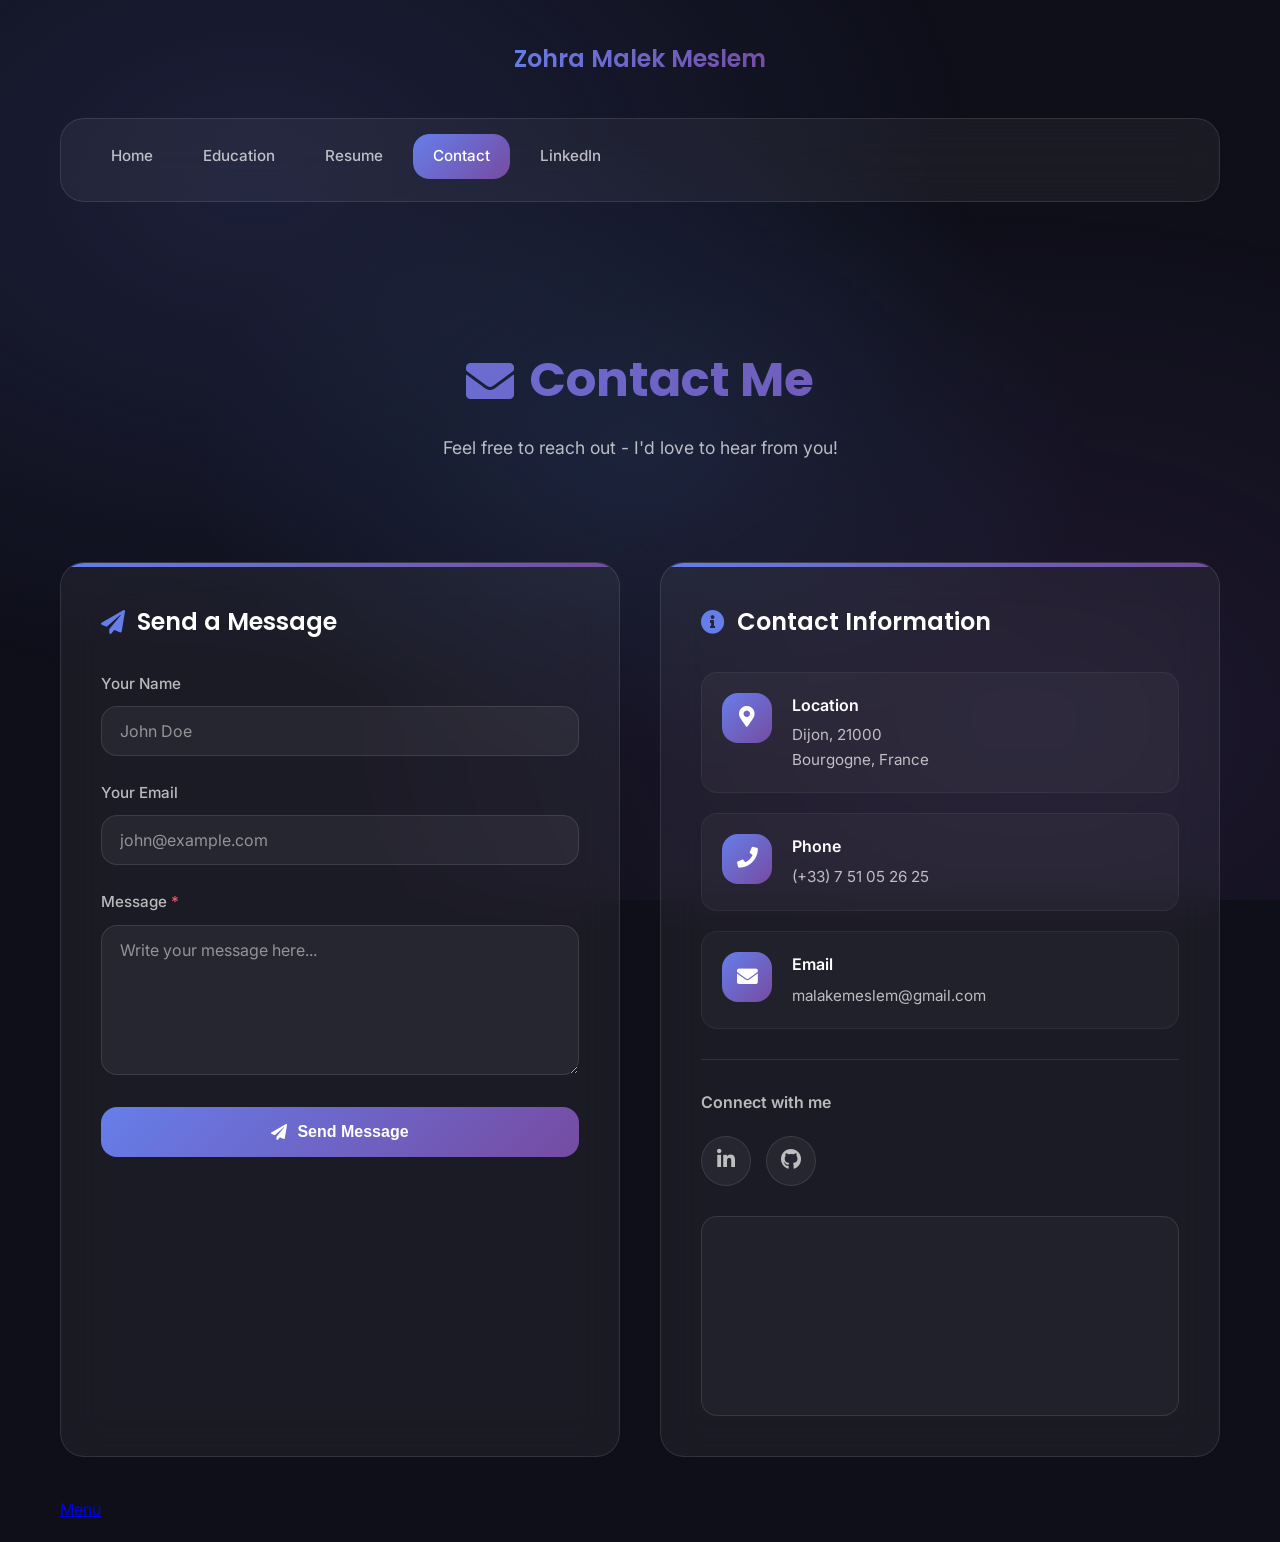
==== commit f43552a4: "update my web site" ====
--- a/contact me.html
+++ b/contact me.html
@@ -1,118 +1,459 @@
-<!DOCTYPE HTML>
-<!--
-	Massively by HTML5 UP
-	html5up.net | @ajlkn
-	Free for personal and commercial use under the CCA 3.0 license (html5up.net/license)
--->
-<html>
-	<head>
-		<title>Contact me - Zohra Malek Meslem's Personal Website</title>
-		<meta charset="utf-8" />
-		<meta name="viewport" content="width=device-width, initial-scale=1, user-scalable=no" />
-		<link rel="stylesheet" href="assets/css/main.css" />
-		<!-- <link rel="stylesheet" href="assets/css/certifications.css" /> -->
-		<noscript><link rel="stylesheet" href="assets/css/noscript.css" /></noscript>
-		<style>
-			  .required:after {
-				content:" *";
-				color: red;
-			}
-		</style>
-	</head>
-	<body class="is-preload">
-
-		<!-- Wrapper -->
-			<div id="wrapper">
-
-				<!-- Header -->
-					<header id="header">
-						<a href="index.html" class="logo">Zohra Personal Website</a>
-					</header>
-
-				<!-- Nav -->
-					<nav id="nav">
-						<ul class="links">
-							<li><a href="index.html">Home</a></li>
-							<!-- <li><a href="experience.html">Experience</a></li> -->
-							<li><a href="education.html">Education</a></li>
-							
-							<li><a href="resume.html">Resume</a></li>
-							<li class="active"><a href="contact me.html">ِContact me</a></li>
-						</ul>
-						<ul class="icons">
-							<!-- <li><a href="https://huggingface.co/" class="icon brands fas fa-smile"><i class="fas fa-smile" ></i></a></li> -->
-							<li><a href="https://www.linkedin.com/in/malek-meslem-687145347/" class="icon brands fa-linkedin"><span class="label">linkedin</span></a></li>
-							<li><a href="https://github.com/malak123545" class="icon brands fa-github"><span class="label">GitHub</span></a></li>
-						</ul>
-					</nav>
-
-				
-				<!-- Main -->
-				<footer id="footer">
-					<section>
-						<h2 class="">Give feedback</h2>
-						<form method="post" action="https://formspree.io/f/myzgynyr">
-							<div class="fields">
-								<div class="field">
-									<label for="name">Name</label>
-									<input type="text" name="name" id="name" />
-								</div>
-								<div class="field">
-									<label for="email">Email</label>
-									<input type="text" name="email" id="email" />
-								</div>
-								<div class="field">
-									<label for="message" class="required">Message</label>
-									<textarea name="message" id="message" rows="3" required></textarea>
-								</div>
-							</div>
-							<ul class="actions">
-								<li><input type="submit" id="send-mail" value="Send Message" /></li>
-							</ul>
-						</form>
-					</section>
-						<section class="split contact">
-							<section class="alt">
-								<h3>Location</h3>
-								<p>Bourgogne, France<br />
-								Dijon, 21000</p>
-							</section>
-							<section>
-								<h3>Phone</h3>
-								<p><a href="tel:+33751052625">(+337) 51 05 26 25</a></p>
-							</section>
-							<section>
-								<h3>Email</h3>
-								<p><a href="mailto:malakemeslem@gmail.com">malakemeslem@gmail.com</a></p>
-							</section>
-							<section>
-								<h3>Social</h3>
-								<ul class="icons alt">
-								<!-- <li><a href="https://huggingface.co/" class="icon brands fas fa-smile"><i class="fas fa-smile" ></i></a></li> -->
-									<li><a href="https://www.linkedin.com/in/malek-meslem-687145347/" class="icon brands alt fa-linkedin"><span class="label">Instagram</span></a></li>
-									<li><a href="https://github.com/malak123545" class="icon brands alt fa-github"><span class="label">GitHub</span></a></li>
-								</ul>
-							</section>
-						</section>
-					</footer>
-
-				<!-- Copyright -->
-					<div id="copyright">
-						<!-- <ul><li>&copy; Untitled</li><li>Design: <a href="https://html5up.net">HTML5 UP</a></li></ul> -->
-					</div>
-
-			</div>
-
-		<!-- Scripts -->
-			<script src="assets/js/jquery.min.js"></script>
-			<script src="assets/js/jquery.scrollex.min.js"></script>
-			<script src="assets/js/jquery.scrolly.min.js"></script>
-			<script src="assets/js/browser.min.js"></script>
-			<script src="assets/js/breakpoints.min.js"></script>
-			<script src="assets/js/util.js"></script>
-			<script src="assets/js/main.js"></script>
-
-			<script src="https://smtpjs.com/v3/smtp.js"></script>
-
-	</body>
-</html>+<!doctype html>
+<html lang="en">
+  <head>
+    <title>Contact - Zohra Malek Meslem</title>
+    <meta charset="utf-8" />
+    <meta
+      name="viewport"
+      content="width=device-width, initial-scale=1, user-scalable=no"
+    />
+    <link rel="stylesheet" href="assets/css/indexCSS.css" />
+    <link rel="stylesheet" href="assets/css/fontawesome-all.min.css" />
+    <noscript
+      ><link rel="stylesheet" href="assets/css/noscript.css"
+    /></noscript>
+    <style>
+      /* Contact Page Specific Styles */
+      .contact-container {
+        display: grid;
+        grid-template-columns: 1fr 1fr;
+        gap: 40px;
+        margin-top: 40px;
+      }
+
+      .contact-form-section,
+      .contact-info-section {
+        background: var(--card-bg);
+        backdrop-filter: blur(20px);
+        -webkit-backdrop-filter: blur(20px);
+        border: 1px solid var(--card-border);
+        border-radius: var(--border-radius-lg);
+        padding: 40px;
+        position: relative;
+        overflow: hidden;
+      }
+
+      .contact-form-section::before,
+      .contact-info-section::before {
+        content: "";
+        position: absolute;
+        top: 0;
+        left: 0;
+        right: 0;
+        height: 4px;
+        background: var(--primary-gradient);
+      }
+
+      .contact-form-section h2,
+      .contact-info-section h2 {
+        font-family: "Poppins", sans-serif;
+        font-size: 1.5rem;
+        font-weight: 600;
+        margin-bottom: 30px;
+        display: flex;
+        align-items: center;
+        gap: 12px;
+      }
+
+      .contact-form-section h2 i,
+      .contact-info-section h2 i {
+        color: var(--accent-color);
+      }
+
+      /* Form Styles */
+      .form-group {
+        margin-bottom: 25px;
+      }
+
+      .form-group label {
+        display: block;
+        margin-bottom: 10px;
+        font-weight: 500;
+        color: var(--text-secondary);
+        font-size: 0.95rem;
+      }
+
+      .form-group label.required::after {
+        content: " *";
+        color: #f5576c;
+      }
+
+      .form-group input,
+      .form-group textarea {
+        width: 100%;
+        padding: 14px 18px;
+        background: rgba(255, 255, 255, 0.05);
+        border: 1px solid var(--card-border);
+        border-radius: var(--border-radius-md);
+        color: var(--text-primary);
+        font-size: 1rem;
+        font-family: inherit;
+        transition: var(--transition-medium);
+      }
+
+      .form-group input:focus,
+      .form-group textarea:focus {
+        outline: none;
+        border-color: var(--accent-color);
+        background: rgba(255, 255, 255, 0.08);
+        box-shadow: 0 0 20px rgba(102, 126, 234, 0.2);
+      }
+
+      .form-group input::placeholder,
+      .form-group textarea::placeholder {
+        color: var(--text-muted);
+      }
+
+      .form-group textarea {
+        min-height: 150px;
+        resize: vertical;
+      }
+
+      .submit-btn {
+        display: inline-flex;
+        align-items: center;
+        justify-content: center;
+        gap: 10px;
+        width: 100%;
+        padding: 16px 32px;
+        background: var(--primary-gradient);
+        color: var(--text-primary);
+        border: none;
+        border-radius: var(--border-radius-md);
+        font-size: 1rem;
+        font-weight: 600;
+        cursor: pointer;
+        transition: var(--transition-medium);
+      }
+
+      .submit-btn:hover {
+        transform: translateY(-3px);
+        box-shadow: 0 15px 40px var(--shadow-color);
+      }
+
+      /* Contact Info Cards */
+      .contact-info-list {
+        display: flex;
+        flex-direction: column;
+        gap: 20px;
+      }
+
+      .contact-info-item {
+        display: flex;
+        align-items: flex-start;
+        gap: 20px;
+        padding: 20px;
+        background: rgba(255, 255, 255, 0.03);
+        border-radius: var(--border-radius-md);
+        border: 1px solid rgba(255, 255, 255, 0.05);
+        transition: var(--transition-medium);
+      }
+
+      .contact-info-item:hover {
+        border-color: rgba(102, 126, 234, 0.3);
+        background: rgba(255, 255, 255, 0.05);
+        transform: translateX(5px);
+      }
+
+      .contact-info-icon {
+        width: 50px;
+        height: 50px;
+        display: flex;
+        align-items: center;
+        justify-content: center;
+        background: var(--primary-gradient);
+        border-radius: var(--border-radius-md);
+        font-size: 1.3rem;
+        color: var(--text-primary);
+        flex-shrink: 0;
+      }
+
+      .contact-info-content h3 {
+        font-size: 1rem;
+        font-weight: 600;
+        margin-bottom: 5px;
+        color: var(--text-primary);
+      }
+
+      .contact-info-content p,
+      .contact-info-content a {
+        color: var(--text-secondary);
+        font-size: 0.95rem;
+        text-decoration: none;
+        transition: var(--transition-fast);
+      }
+
+      .contact-info-content a:hover {
+        color: var(--accent-color);
+      }
+
+      /* Social Links */
+      .social-section {
+        margin-top: 30px;
+        padding-top: 30px;
+        border-top: 1px solid var(--card-border);
+      }
+
+      .social-section h3 {
+        font-size: 1rem;
+        font-weight: 600;
+        margin-bottom: 20px;
+        color: var(--text-secondary);
+      }
+
+      .social-links {
+        display: flex;
+        gap: 15px;
+      }
+
+      .social-link {
+        width: 50px;
+        height: 50px;
+        display: flex;
+        align-items: center;
+        justify-content: center;
+        background: var(--card-bg);
+        border: 1px solid var(--card-border);
+        border-radius: 50%;
+        color: var(--text-secondary);
+        font-size: 1.3rem;
+        text-decoration: none;
+        transition: var(--transition-medium);
+      }
+
+      .social-link:hover {
+        background: var(--primary-gradient);
+        color: var(--text-primary);
+        border-color: transparent;
+        transform: translateY(-5px);
+        box-shadow: 0 15px 40px var(--shadow-color);
+      }
+
+      /* Page Header */
+      .page-header {
+        text-align: center;
+        padding: 60px 20px;
+      }
+
+      .page-header h1 {
+        font-family: "Poppins", sans-serif;
+        font-size: 3rem;
+        font-weight: 700;
+        background: var(--primary-gradient);
+        -webkit-background-clip: text;
+        -webkit-text-fill-color: transparent;
+        background-clip: text;
+        margin-bottom: 15px;
+        display: flex;
+        align-items: center;
+        justify-content: center;
+        gap: 15px;
+      }
+
+      .page-header p {
+        color: var(--text-secondary);
+        font-size: 1.1rem;
+      }
+
+      /* Map placeholder */
+      .map-container {
+        margin-top: 30px;
+        border-radius: var(--border-radius-md);
+        overflow: hidden;
+        height: 200px;
+        background: rgba(255, 255, 255, 0.03);
+        display: flex;
+        align-items: center;
+        justify-content: center;
+        border: 1px solid var(--card-border);
+      }
+
+      .map-container iframe {
+        width: 100%;
+        height: 100%;
+        border: none;
+        filter: grayscale(100%) invert(100%) contrast(90%);
+      }
+
+      /* Responsive */
+      @media screen and (max-width: 900px) {
+        .contact-container {
+          grid-template-columns: 1fr;
+        }
+      }
+
+      @media screen and (max-width: 480px) {
+        .contact-form-section,
+        .contact-info-section {
+          padding: 25px;
+        }
+
+        .contact-info-item {
+          flex-direction: column;
+          text-align: center;
+        }
+
+        .social-links {
+          justify-content: center;
+        }
+      }
+    </style>
+  </head>
+  <body class="is-preload">
+    <!-- Wrapper -->
+    <div id="wrapper" class="fade-in">
+      <!-- Header -->
+      <header id="header">
+        <a href="index.html" class="logo">Zohra Malek Meslem</a>
+      </header>
+
+      <!-- Nav -->
+      <nav id="nav">
+        <ul class="links">
+          <li><a href="index.html">Home</a></li>
+          <li><a href="education.html">Education</a></li>
+          <li><a href="resume.html">Resume</a></li>
+          <li class="active"><a href="contact me.html">Contact</a></li>
+          <li>
+            <a href="https://www.linkedin.com/in/malek-meslem-687145347/"
+              ><span class="label">LinkedIn</span></a
+            >
+          </li>
+        </ul>
+      </nav>
+
+      <!-- Main -->
+      <div id="main">
+        <!-- Page Header -->
+        <div class="page-header">
+          <h1><i class="fas fa-envelope"></i> Contact Me</h1>
+          <p>Feel free to reach out - I'd love to hear from you!</p>
+        </div>
+
+        <!-- Contact Container -->
+        <div class="contact-container">
+          <!-- Contact Form -->
+          <div class="contact-form-section">
+            <h2><i class="fas fa-paper-plane"></i> Send a Message</h2>
+            <form method="post" action="https://formspree.io/f/myzgynyr">
+              <div class="form-group">
+                <label for="name">Your Name</label>
+                <input
+                  type="text"
+                  name="name"
+                  id="name"
+                  placeholder="John Doe"
+                />
+              </div>
+              <div class="form-group">
+                <label for="email">Your Email</label>
+                <input
+                  type="email"
+                  name="email"
+                  id="email"
+                  placeholder="john@example.com"
+                />
+              </div>
+              <div class="form-group">
+                <label for="message" class="required">Message</label>
+                <textarea
+                  name="message"
+                  id="message"
+                  placeholder="Write your message here..."
+                  required
+                ></textarea>
+              </div>
+              <button type="submit" class="submit-btn">
+                <i class="fas fa-paper-plane"></i> Send Message
+              </button>
+            </form>
+          </div>
+
+          <!-- Contact Info -->
+          <div class="contact-info-section">
+            <h2><i class="fas fa-info-circle"></i> Contact Information</h2>
+
+            <div class="contact-info-list">
+              <div class="contact-info-item">
+                <div class="contact-info-icon">
+                  <i class="fas fa-map-marker-alt"></i>
+                </div>
+                <div class="contact-info-content">
+                  <h3>Location</h3>
+                  <p>Dijon, 21000<br />Bourgogne, France</p>
+                </div>
+              </div>
+
+              <div class="contact-info-item">
+                <div class="contact-info-icon">
+                  <i class="fas fa-phone"></i>
+                </div>
+                <div class="contact-info-content">
+                  <h3>Phone</h3>
+                  <a href="tel:+33751052625">(+33) 7 51 05 26 25</a>
+                </div>
+              </div>
+
+              <div class="contact-info-item">
+                <div class="contact-info-icon">
+                  <i class="fas fa-envelope"></i>
+                </div>
+                <div class="contact-info-content">
+                  <h3>Email</h3>
+                  <a href="mailto:malakemeslem@gmail.com"
+                    >malakemeslem@gmail.com</a
+                  >
+                </div>
+              </div>
+            </div>
+
+            <!-- Social Links -->
+            <div class="social-section">
+              <h3>Connect with me</h3>
+              <div class="social-links">
+                <a
+                  href="https://www.linkedin.com/in/malek-meslem-687145347/"
+                  class="social-link"
+                  target="_blank"
+                  aria-label="LinkedIn"
+                >
+                  <i class="fab fa-linkedin-in"></i>
+                </a>
+                <a
+                  href="https://github.com/malak123545"
+                  class="social-link"
+                  target="_blank"
+                  aria-label="GitHub"
+                >
+                  <i class="fab fa-github"></i>
+                </a>
+              </div>
+            </div>
+
+            <!-- Map -->
+            <div class="map-container">
+              <iframe
+                src="https://www.openstreetmap.org/export/embed.html?bbox=5.0139%2C47.3167%2C5.0539%2C47.3367&layer=mapnik&marker=47.3220%2C5.0419"
+                loading="lazy"
+                title="Location Map"
+              >
+              </iframe>
+            </div>
+          </div>
+        </div>
+      </div>
+
+      <!-- Copyright -->
+      <div id="copyright"></div>
+    </div>
+
+    <!-- Scripts -->
+    <script src="assets/js/jquery.min.js"></script>
+    <script src="assets/js/jquery.scrollex.min.js"></script>
+    <script src="assets/js/jquery.scrolly.min.js"></script>
+    <script src="assets/js/browser.min.js"></script>
+    <script src="assets/js/breakpoints.min.js"></script>
+    <script src="assets/js/util.js"></script>
+    <script src="assets/js/main.js"></script>
+  </body>
+</html>
--- a/assets/css/indexCSS.css
+++ b/assets/css/indexCSS.css
@@ -0,0 +1,485 @@
+/* ====================================
+   Modern Personal Website Styles
+   ==================================== */
+
+/* Google Fonts Import */
+@import url('https://fonts.googleapis.com/css2?family=Inter:wght@300;400;500;600;700;800&family=Poppins:wght@300;400;500;600;700&display=swap');
+
+/* CSS Variables */
+:root {
+    --primary-gradient: linear-gradient(135deg, #667eea 0%, #764ba2 100%);
+    --secondary-gradient: linear-gradient(135deg, #f093fb 0%, #f5576c 100%);
+    --accent-gradient: linear-gradient(135deg, #4facfe 0%, #00f2fe 100%);
+    --dark-bg: #0f0f1a;
+    --card-bg: rgba(255, 255, 255, 0.05);
+    --card-border: rgba(255, 255, 255, 0.1);
+    --text-primary: #ffffff;
+    --text-secondary: rgba(255, 255, 255, 0.7);
+    --text-muted: rgba(255, 255, 255, 0.5);
+    --accent-color: #667eea;
+    --accent-hover: #764ba2;
+    --shadow-color: rgba(102, 126, 234, 0.3);
+    --transition-fast: 0.2s ease;
+    --transition-medium: 0.3s ease;
+    --transition-slow: 0.5s ease;
+    --border-radius-sm: 8px;
+    --border-radius-md: 16px;
+    --border-radius-lg: 24px;
+}
+
+/* Global Styles */
+* {
+    margin: 0;
+    padding: 0;
+    box-sizing: border-box;
+}
+
+body {
+    font-family: 'Inter', -apple-system, BlinkMacSystemFont, 'Segoe UI', sans-serif;
+    background: var(--dark-bg);
+    color: var(--text-primary);
+    line-height: 1.6;
+    overflow-x: hidden;
+}
+
+/* Animated Background */
+body::before {
+    content: '';
+    position: fixed;
+    top: 0;
+    left: 0;
+    width: 100%;
+    height: 100%;
+    background:
+        radial-gradient(ellipse at 20% 20%, rgba(102, 126, 234, 0.15) 0%, transparent 50%),
+        radial-gradient(ellipse at 80% 80%, rgba(118, 75, 162, 0.15) 0%, transparent 50%),
+        radial-gradient(ellipse at 50% 50%, rgba(79, 172, 254, 0.1) 0%, transparent 50%);
+    pointer-events: none;
+    z-index: -1;
+    animation: backgroundPulse 15s ease-in-out infinite;
+}
+
+@keyframes backgroundPulse {
+    0%, 100% { opacity: 1; }
+    50% { opacity: 0.7; }
+}
+
+/* Wrapper */
+#wrapper {
+    max-width: 1200px;
+    margin: 0 auto;
+    padding: 20px;
+    min-height: 100vh;
+}
+
+/* Fade In Animation */
+.fade-in {
+    animation: fadeInUp 0.8s ease-out;
+}
+
+@keyframes fadeInUp {
+    from {
+        opacity: 0;
+        transform: translateY(30px);
+    }
+    to {
+        opacity: 1;
+        transform: translateY(0);
+    }
+}
+
+/* Header */
+#header {
+    padding: 20px 0;
+    text-align: center;
+}
+
+#header .logo {
+    font-family: 'Poppins', sans-serif;
+    font-size: 1.5rem;
+    font-weight: 600;
+    color: var(--text-primary);
+    text-decoration: none;
+    background: var(--primary-gradient);
+    -webkit-background-clip: text;
+    -webkit-text-fill-color: transparent;
+    background-clip: text;
+    transition: var(--transition-medium);
+}
+
+#header .logo:hover {
+    transform: scale(1.05);
+}
+
+/* Navigation */
+#nav {
+    background: var(--card-bg);
+    backdrop-filter: blur(20px);
+    -webkit-backdrop-filter: blur(20px);
+    border: 1px solid var(--card-border);
+    border-radius: var(--border-radius-lg);
+    padding: 15px 30px;
+    margin: 20px 0 40px 0;
+    position: sticky;
+    top: 20px;
+    z-index: 1000;
+    display: flex;
+    justify-content: space-between;
+    align-items: center;
+    flex-wrap: wrap;
+    gap: 15px;
+}
+
+#nav ul {
+    list-style: none;
+    display: flex;
+    gap: 10px;
+    flex-wrap: wrap;
+    justify-content: center;
+    margin: 0;
+    padding: 0;
+}
+
+#nav ul.links li a {
+    display: inline-block;
+    padding: 10px 20px;
+    color: var(--text-secondary);
+    text-decoration: none;
+    font-weight: 500;
+    font-size: 0.95rem;
+    border-radius: var(--border-radius-md);
+    transition: var(--transition-medium);
+    position: relative;
+    overflow: hidden;
+}
+
+#nav ul.links li a::before {
+    content: '';
+    position: absolute;
+    top: 0;
+    left: 0;
+    width: 100%;
+    height: 100%;
+    background: var(--primary-gradient);
+    opacity: 0;
+    transition: var(--transition-medium);
+    z-index: -1;
+    border-radius: var(--border-radius-md);
+}
+
+#nav ul.links li a:hover,
+#nav ul.links li.active a {
+    color: var(--text-primary);
+}
+
+#nav ul.links li a:hover::before,
+#nav ul.links li.active a::before {
+    opacity: 1;
+}
+
+#nav ul.icons {
+    display: flex;
+    gap: 15px;
+}
+
+#nav ul.icons li a {
+    display: flex;
+    align-items: center;
+    justify-content: center;
+    width: 42px;
+    height: 42px;
+    background: var(--card-bg);
+    border: 1px solid var(--card-border);
+    border-radius: 50%;
+    color: var(--text-secondary);
+    font-size: 1.1rem;
+    transition: var(--transition-medium);
+    text-decoration: none;
+}
+
+#nav ul.icons li a:hover {
+    background: var(--primary-gradient);
+    color: var(--text-primary);
+    transform: translateY(-3px);
+    box-shadow: 0 10px 30px var(--shadow-color);
+}
+
+/* Intro Section */
+#intro {
+    min-height: 70vh;
+    display: flex;
+    flex-direction: column;
+    justify-content: center;
+    align-items: center;
+    text-align: center;
+    padding: 60px 20px;
+    position: relative;
+}
+
+#intro h1 {
+    font-family: 'Poppins', sans-serif;
+    font-size: clamp(2.5rem, 6vw, 4rem);
+    font-weight: 700;
+    line-height: 1.2;
+    margin-bottom: 20px;
+    background: var(--primary-gradient);
+    -webkit-background-clip: text;
+    -webkit-text-fill-color: transparent;
+    background-clip: text;
+    animation: gradientShift 5s ease infinite;
+    background-size: 200% 200%;
+}
+
+@keyframes gradientShift {
+    0% { background-position: 0% 50%; }
+    50% { background-position: 100% 50%; }
+    100% { background-position: 0% 50%; }
+}
+
+#intro p {
+    font-size: 1.2rem;
+    color: var(--text-secondary);
+    max-width: 600px;
+    margin-bottom: 40px;
+}
+
+#intro p a {
+    color: var(--accent-color);
+    text-decoration: none;
+    font-weight: 500;
+    transition: var(--transition-fast);
+}
+
+#intro p a:hover {
+    color: var(--accent-hover);
+}
+
+/* Buttons */
+.actions {
+    display: flex;
+    gap: 15px;
+    justify-content: center;
+    flex-wrap: wrap;
+}
+
+.actions .button,
+.button {
+    display: inline-flex;
+    align-items: center;
+    gap: 10px;
+    padding: 14px 32px;
+    background: var(--primary-gradient);
+    color: var(--text-primary);
+    text-decoration: none;
+    font-weight: 600;
+    font-size: 1rem;
+    border-radius: var(--border-radius-md);
+    border: none;
+    cursor: pointer;
+    transition: var(--transition-medium);
+    position: relative;
+    overflow: hidden;
+}
+
+.actions .button::before,
+.button::before {
+    content: '';
+    position: absolute;
+    top: 0;
+    left: -100%;
+    width: 100%;
+    height: 100%;
+    background: linear-gradient(90deg, transparent, rgba(255,255,255,0.2), transparent);
+    transition: var(--transition-slow);
+}
+
+.actions .button:hover::before,
+.button:hover::before {
+    left: 100%;
+}
+
+.actions .button:hover,
+.button:hover {
+    transform: translateY(-3px);
+    box-shadow: 0 15px 40px var(--shadow-color);
+}
+
+/* Main Content */
+#main {
+    padding: 40px 0;
+}
+
+/* Section Headers */
+.section-header,
+h2.section-header {
+    font-family: 'Poppins', sans-serif;
+    font-size: 2rem;
+    font-weight: 600;
+    margin-bottom: 30px;
+    text-align: center;
+    position: relative;
+    padding-bottom: 15px;
+}
+
+.section-header::after {
+    content: '';
+    position: absolute;
+    bottom: 0;
+    left: 50%;
+    transform: translateX(-50%);
+    width: 80px;
+    height: 4px;
+    background: var(--primary-gradient);
+    border-radius: 2px;
+}
+
+/* Info Grid */
+.grid {
+    display: grid;
+    grid-template-columns: auto 1fr;
+    gap: 20px 30px;
+    background: var(--card-bg);
+    backdrop-filter: blur(20px);
+    -webkit-backdrop-filter: blur(20px);
+    border: 1px solid var(--card-border);
+    border-radius: var(--border-radius-lg);
+    padding: 40px;
+    margin: 30px 0;
+    transition: var(--transition-medium);
+}
+
+.grid:hover {
+    border-color: rgba(102, 126, 234, 0.3);
+    box-shadow: 0 20px 60px rgba(102, 126, 234, 0.15);
+}
+
+.grid-left-side {
+    color: var(--text-secondary);
+    font-weight: 500;
+}
+
+.grid-right-side {
+    color: var(--text-primary);
+}
+
+.bold {
+    font-weight: 600;
+}
+
+/* Cards */
+.card {
+    background: var(--card-bg);
+    backdrop-filter: blur(20px);
+    -webkit-backdrop-filter: blur(20px);
+    border: 1px solid var(--card-border);
+    border-radius: var(--border-radius-lg);
+    padding: 30px;
+    transition: var(--transition-medium);
+}
+
+.card:hover {
+    transform: translateY(-5px);
+    border-color: rgba(102, 126, 234, 0.3);
+    box-shadow: 0 20px 60px rgba(102, 126, 234, 0.15);
+}
+
+/* Footer */
+footer {
+    text-align: center;
+    padding: 20px;
+    color: var(--text-muted);
+    font-size: 0.9rem;
+    margin-top: 40px;
+}
+
+/* Scrollbar */
+::-webkit-scrollbar {
+    width: 10px;
+}
+
+::-webkit-scrollbar-track {
+    background: var(--dark-bg);
+}
+
+::-webkit-scrollbar-thumb {
+    background: var(--primary-gradient);
+    border-radius: 5px;
+}
+
+::-webkit-scrollbar-thumb:hover {
+    background: var(--accent-hover);
+}
+
+/* Responsive Design */
+@media screen and (max-width: 768px) {
+    #nav {
+        padding: 15px 20px;
+        flex-direction: column;
+    }
+
+    #nav ul.links {
+        justify-content: center;
+    }
+
+    #nav ul.links li a {
+        padding: 8px 16px;
+        font-size: 0.9rem;
+    }
+
+    .grid {
+        grid-template-columns: 1fr;
+        padding: 25px;
+        gap: 15px;
+    }
+
+    .grid-left-side,
+    .grid-right-side {
+        text-align: left;
+    }
+
+    #intro h1 {
+        font-size: 2rem;
+    }
+
+    #intro p {
+        font-size: 1rem;
+    }
+}
+
+@media screen and (max-width: 480px) {
+    #wrapper {
+        padding: 10px;
+    }
+
+    #nav ul.links li a {
+        padding: 8px 12px;
+        font-size: 0.85rem;
+    }
+
+    .actions .button {
+        width: 100%;
+        justify-content: center;
+    }
+}
+
+/* Utility Classes */
+.text-gradient {
+    background: var(--primary-gradient);
+    -webkit-background-clip: text;
+    -webkit-text-fill-color: transparent;
+    background-clip: text;
+}
+
+.glass-effect {
+    background: var(--card-bg);
+    backdrop-filter: blur(20px);
+    -webkit-backdrop-filter: blur(20px);
+    border: 1px solid var(--card-border);
+}
+
+/* Animation Delays */
+.delay-1 { animation-delay: 0.1s; }
+.delay-2 { animation-delay: 0.2s; }
+.delay-3 { animation-delay: 0.3s; }
+.delay-4 { animation-delay: 0.4s; }
+.delay-5 { animation-delay: 0.5s; }
